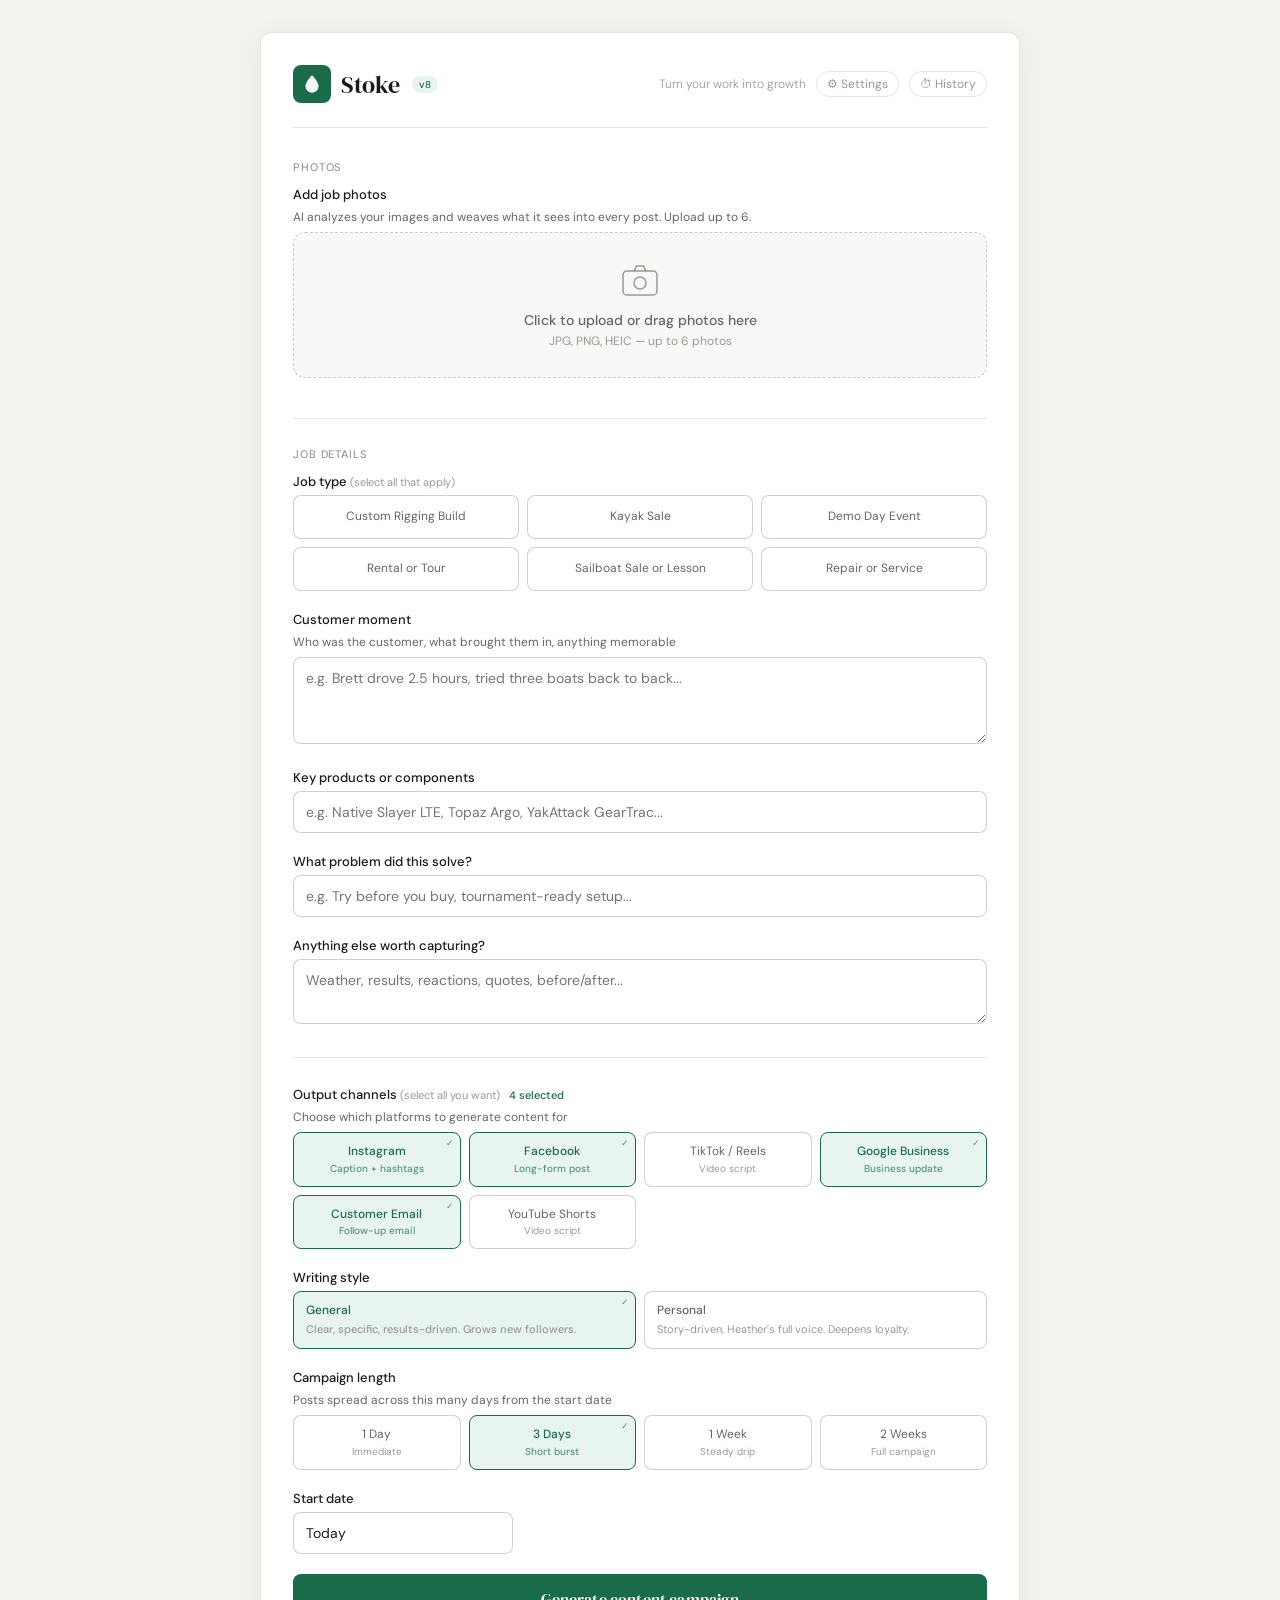
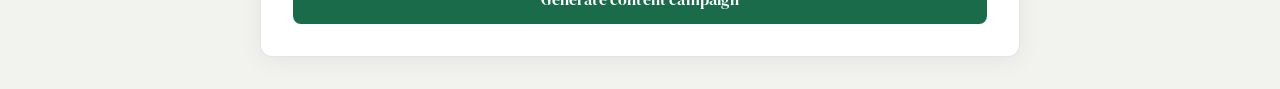
==== index.html @ ef38a6d1 "v8.4  D1 API layer, auth state, settings/campaigns sync to backend" ====
<!DOCTYPE html>
<html lang="en">
<head>
<meta charset="UTF-8">
<meta name="viewport" content="width=device-width, initial-scale=1.0">
<title>Stoke — Turn your work into growth</title>
<link rel="preconnect" href="https://fonts.googleapis.com">
<link rel="preconnect" href="https://fonts.gstatic.com" crossorigin>
<link href="https://fonts.googleapis.com/css2?family=DM+Serif+Display:ital@0;1&family=DM+Sans:wght@300;400;500&display=swap" rel="stylesheet">
<link rel="stylesheet" href="css/stoke.css">
<style>
/* ── v8.2 additions ── */
.stream-status {
  display:none;
  align-items:center;
  gap:8px;
  padding:10px 14px;
  background:var(--green-light);
  border:0.5px solid var(--green);
  border-radius:var(--radius);
  font-size:12px;
  color:var(--green);
  font-weight:500;
  margin-bottom:1rem;
  animation: pulse-border 2s infinite;
}
@keyframes pulse-border {
  0%,100% { border-color: var(--green); }
  50%      { border-color: transparent; }
}
.photo-label {
  position:absolute;
  bottom:0; left:0; right:0;
  background:rgba(0,0,0,0.55);
  color:#fff;
  font-size:9px;
  font-weight:500;
  text-align:center;
  padding:2px 0;
  border-radius:0 0 var(--radius) var(--radius);
}
.photo-strip-item {
  display:flex;
  flex-direction:column;
  align-items:center;
  gap:2px;
  cursor:pointer;
}
.photo-strip-item.featured .photo-strip-thumb { border:2.5px solid var(--green); }
.photo-strip-label {
  font-size:9px;
  color:var(--text-3);
  font-weight:500;
}
.photo-strip-item.featured .photo-strip-label { color:var(--green); }
.featured-photo-label {
  font-size:11px;
  color:var(--text-3);
  padding:4px 14px 6px;
  font-style:italic;
}
.cal-cell.drag-over {
  border-color:var(--green) !important;
  background:var(--green-light) !important;
  box-shadow:0 0 0 2px rgba(26,107,74,0.2);
}
.day-section[draggable="true"] .day-badge { cursor:grab; }
.day-section[draggable="true"] .day-badge::before { content:'⠿ '; opacity:0.4; font-size:12px; }
.content-card.dragging { opacity:0.4; transform:scale(0.98); }
.day-section.drop-target { outline:2px dashed var(--green); outline-offset:4px; border-radius:var(--radius); background:var(--green-light); }
.drag-card-handle { color:var(--text-3); cursor:grab; font-size:14px; margin-right:4px; flex-shrink:0; }
.drag-card-handle:hover { color:var(--green); }
</style>
</head>
<body>
<div class="app">

  <!-- ── HEADER ─────────────────────────────────────────── -->
  <div class="header">
    <div class="logo" aria-hidden="true">
      <svg viewBox="0 0 20 20" fill="none" width="22" height="22">
        <path d="M10 2C10 2 4 8 4 12a6 6 0 0012 0c0-4-6-10-6-10z" fill="white" opacity=".95"/>
        <path d="M10 8c0 0-2 3-2 5a2 2 0 004 0c0-2-2-5-2-5z" fill="white" opacity=".45"/>
      </svg>
    </div>
    <span class="wordmark">Stoke</span>
    <span class="version-badge">v8</span>
    <span class="tagline">Turn your work into growth</span>
    <a href="settings.html" style="font-size:12px;color:var(--text-3);text-decoration:none;padding:4px 10px;border:0.5px solid var(--border);border-radius:20px;transition:all .15s" onmouseover="this.style.color='var(--green)';this.style.borderColor='var(--green)'" onmouseout="this.style.color='var(--text-3)';this.style.borderColor='var(--border)'">⚙ Settings</a>
    <button onclick="openHistory()" style="font-size:12px;color:var(--text-3);background:none;padding:4px 10px;border:0.5px solid var(--border);border-radius:20px;cursor:pointer;font-family:var(--font-body);transition:all .15s;display:inline-flex;align-items:center;gap:5px" onmouseover="this.style.color='var(--green)';this.style.borderColor='var(--green)'" onmouseout="this.style.color='var(--text-3)';this.style.borderColor='var(--border)'">
      ⏱ History <span id="history-badge" style="display:none;background:var(--green);color:#fff;border-radius:20px;padding:1px 6px;font-size:10px;font-weight:600"></span>
    </button>
    <span id="auth-indicator" style="display:none;font-size:11px;color:var(--green);background:var(--green-light);padding:3px 10px;border-radius:20px;border:0.5px solid var(--green)"></span>
  </div>

  <!-- ── FORM ───────────────────────────────────────────── -->
  <div id="form-section">

    <!-- PHOTOS -->
    <div class="field-group">
      <span class="section-label">Photos</span>
      <label class="field-label" for="photo-input">Add job photos</label>
      <span class="field-hint">AI analyzes your images and weaves what it sees into every post. Upload up to 6.</span>
      <div class="photo-zone" id="photo-zone">
        <input type="file" id="photo-input" accept="image/jpeg,image/jpg,image/png,image/heic,image/heif,image/*"
               multiple onchange="handlePhotoSelect(event)" aria-label="Upload job photos">
        <svg style="width:40px;height:40px;color:var(--text-3);margin:0 auto 10px;display:block" viewBox="0 0 40 40" fill="none" aria-hidden="true">
          <rect x="3" y="10" width="34" height="24" rx="4" stroke="currentColor" stroke-width="1.5"/>
          <circle cx="20" cy="22" r="6" stroke="currentColor" stroke-width="1.5"/>
          <path d="M14 10l2.5-5h7l2.5 5" stroke="currentColor" stroke-width="1.5"/>
        </svg>
        <p style="font-size:14px;font-weight:500;color:var(--text-2)">Click to upload or drag photos here</p>
        <p style="font-size:12px;color:var(--text-3);margin-top:4px">JPG, PNG, HEIC — up to 6 photos</p>
      </div>
      <div class="photo-previews" id="photo-previews" role="list" aria-label="Uploaded photos"></div>
      <div id="photo-count"></div>
    </div>

    <div class="divider"></div>

    <!-- JOB TYPE -->
    <div class="field-group">
      <span class="section-label">Job details</span>
      <label class="field-label">
        Job type
        <span class="field-label-sub">(select all that apply)</span>
        <span class="selection-count" id="job-type-count"></span>
      </label>
      <!-- Populated dynamically from settings by stoke.js applySettingsToForm() -->
      <div class="toggle-grid toggle-grid-3" id="job-type-grid" role="group" aria-label="Job type"></div>
    </div>

    <div class="field-group">
      <label class="field-label" for="customer-moment">Customer moment</label>
      <span class="field-hint">Who was the customer, what brought them in, anything memorable</span>
      <textarea id="customer-moment" rows="3"
        placeholder="e.g. Brett drove 2.5 hours, tried three boats back to back..."></textarea>
    </div>

    <div class="field-group">
      <label class="field-label" for="products-used">Key products or components</label>
      <input type="text" id="products-used"
        placeholder="e.g. Native Slayer LTE, Topaz Argo, YakAttack GearTrac...">
    </div>

    <div class="field-group">
      <label class="field-label" for="problem-solved">What problem did this solve?</label>
      <input type="text" id="problem-solved"
        placeholder="e.g. Try before you buy, tournament-ready setup...">
    </div>

    <div class="field-group">
      <label class="field-label" for="extra-details">Anything else worth capturing?</label>
      <textarea id="extra-details" rows="2"
        placeholder="Weather, results, reactions, quotes, before/after..."></textarea>
    </div>

    <div class="divider"></div>

    <!-- OUTPUT CHANNELS -->
    <div class="field-group">
      <label class="field-label">
        Output channels
        <span class="field-label-sub">(select all you want)</span>
        <span class="selection-count" id="channel-count">4 selected</span>
      </label>
      <span class="field-hint">Choose which platforms to generate content for</span>
      <div class="toggle-grid toggle-grid-4" role="group" aria-label="Output channels">
        <button class="toggle-btn selected" data-channel="INSTAGRAM" onclick="toggleChannel(this)">
          Instagram<small>Caption + hashtags</small>
        </button>
        <button class="toggle-btn selected" data-channel="FACEBOOK" onclick="toggleChannel(this)">
          Facebook<small>Long-form post</small>
        </button>
        <button class="toggle-btn" data-channel="TIKTOK" onclick="toggleChannel(this)">
          TikTok / Reels<small>Video script</small>
        </button>
        <button class="toggle-btn selected" data-channel="GOOGLE" onclick="toggleChannel(this)">
          Google Business<small>Business update</small>
        </button>
        <button class="toggle-btn selected" data-channel="EMAIL" onclick="toggleChannel(this)">
          Customer Email<small>Follow-up email</small>
        </button>
        <button class="toggle-btn" data-channel="YOUTUBE" onclick="toggleChannel(this)">
          YouTube Shorts<small>Video script</small>
        </button>
      </div>
    </div>

    <!-- WRITING STYLE -->
    <div class="field-group">
      <label class="field-label">Writing style</label>
      <div class="toggle-grid toggle-grid-2" role="group" aria-label="Writing style">
        <button id="tone-general" class="toggle-btn selected" onclick="selectTone('general')"
                style="text-align:left;padding:10px 12px">
          <span style="font-weight:500;display:block;margin-bottom:2px">General</span>
          <span style="font-size:11px;color:var(--text-3)">Clear, specific, results-driven. Grows new followers.</span>
        </button>
        <button id="tone-personal" class="toggle-btn" onclick="selectTone('personal')"
                style="text-align:left;padding:10px 12px">
          <span style="font-weight:500;display:block;margin-bottom:2px">Personal</span>
          <span style="font-size:11px;color:var(--text-3)">Story-driven, Heather's full voice. Deepens loyalty.</span>
        </button>
      </div>
    </div>

    <!-- CAMPAIGN LENGTH -->
    <div class="field-group">
      <label class="field-label">Campaign length</label>
      <span class="field-hint">Posts spread across this many days from the start date</span>
      <div class="toggle-grid toggle-grid-4" role="group" aria-label="Campaign length">
        <button class="toggle-btn" data-days="1"  onclick="selectCampaignLength(this)">
          1 Day<small>Immediate</small>
        </button>
        <button class="toggle-btn selected" data-days="3" onclick="selectCampaignLength(this)">
          3 Days<small>Short burst</small>
        </button>
        <button class="toggle-btn" data-days="7"  onclick="selectCampaignLength(this)">
          1 Week<small>Steady drip</small>
        </button>
        <button class="toggle-btn" data-days="14" onclick="selectCampaignLength(this)">
          2 Weeks<small>Full campaign</small>
        </button>
      </div>
    </div>

    <div class="field-group">
      <label class="field-label" for="start-date">Start date</label>
      <input type="text" id="start-date" value="Today"
             style="max-width:220px" placeholder="e.g. Today, Monday, March 24...">
    </div>

    <button class="generate-btn" id="generate-btn"
            onclick="event.preventDefault(); generateContent()">
      <span id="btn-label">Generate content campaign</span>
      <span class="photo-pill" id="photo-indicator" style="display:none" aria-live="polite"></span>
    </button>

    <div class="error-msg" id="error-msg" role="alert" aria-live="assertive"></div>
  </div><!-- /form-section -->

  <!-- ── LOADING ─────────────────────────────────────────── -->
  <div class="loading-state" id="loading-state" role="status" aria-live="polite">
    <div class="loading-photo-strip" id="loading-photo-strip"></div>
    <div class="loading-dots" aria-hidden="true">
      <div class="loading-dot"></div>
      <div class="loading-dot"></div>
      <div class="loading-dot"></div>
    </div>
    <p class="loading-text" id="loading-text">Building your campaign...</p>
    <div class="skeleton-grid">
      <div class="skeleton-card"></div>
      <div class="skeleton-card" style="height:60px;opacity:.7"></div>
      <div class="skeleton-card" style="height:60px;opacity:.4"></div>
    </div>
  </div>

  <!-- ── RESULTS ─────────────────────────────────────────── -->
  <div class="results-section" id="results-section">

    <div class="results-header">
      <span class="results-title">Your content campaign</span>
      <button class="reset-btn" onclick="resetForm()">New job</button>
    </div>
    <p class="results-subtitle" id="results-subtitle"></p>

    <!-- Calendar -->
    <div class="calendar-wrap" id="calendar-wrap">
      <div class="cal-header" id="cal-header" aria-hidden="true"></div>
      <div class="calendar-grid" id="calendar-grid" role="grid" aria-label="Campaign calendar"></div>
      <p class="cal-hint">Click a highlighted day to view its posts</p>
    </div>

    <!-- Streaming status -->
    <div class="stream-status" id="stream-status">✦ Writing your campaign...</div>

    <!-- Post list -->
    <div class="campaign-nav">
      <span class="campaign-count" id="campaign-count" aria-live="polite"></span>
      <button class="bulk-approve-btn" onclick="approveAll()">Approve all</button>
    </div>
    <div id="posts-list"></div>

  </div><!-- /results-section -->

</div><!-- /app -->

<!-- ── HISTORY PANEL ──────────────────────────────────── -->
<div id="history-overlay" style="display:none;position:fixed;inset:0;background:rgba(0,0,0,0.3);z-index:100"></div>
<div id="history-panel" class="history-panel-el">
  <div style="display:flex;align-items:center;justify-content:space-between;padding:1.25rem 1.25rem 1rem;border-bottom:0.5px solid var(--border);flex-shrink:0">
    <span style="font-family:var(--font-serif);font-size:18px;color:var(--text)">Campaign history</span>
    <div style="display:flex;align-items:center;gap:8px">
      <button onclick="clearHistory()" style="font-size:11px;color:var(--text-3);background:none;border:0.5px solid var(--border);border-radius:var(--radius);padding:4px 8px;cursor:pointer;font-family:var(--font-body)">Clear all</button>
      <button onclick="closeHistory()" style="font-size:18px;color:var(--text-2);background:none;border:none;cursor:pointer;line-height:1;padding:4px">&#x2715;</button>
    </div>
  </div>
  <div id="history-list" style="overflow-y:auto;flex:1;padding:0.75rem"></div>
</div>
<style>
  .history-panel-el { position:fixed;top:0;right:-380px;width:360px;max-width:95vw;height:100vh;background:var(--bg);border-left:0.5px solid var(--border);z-index:101;transition:right .25s ease;overflow:hidden;display:flex;flex-direction:column; }
  .history-panel-el.open { right: 0; }
  .history-item { padding:12px; margin-bottom:6px; background:var(--bg-2); border:0.5px solid var(--border); border-radius:var(--radius); cursor:pointer; transition:border-color .15s; }
  .history-item:hover { border-color:var(--green); }
  .history-item-header { display:flex; align-items:flex-start; justify-content:space-between; gap:8px; margin-bottom:3px; }
  .history-job { font-size:13px; font-weight:500; color:var(--text); }
  .history-date { font-size:10px; color:var(--text-3); white-space:nowrap; margin-top:1px; }
  .history-meta { font-size:11px; color:var(--text-3); margin-bottom:4px; }
  .history-preview { font-size:11px; color:var(--text-2); line-height:1.4; margin-bottom:5px; font-style:italic; }
  .history-channels { display:flex; gap:4px; flex-wrap:wrap; }
  .history-ch-dot { width:8px; height:8px; border-radius:50%; display:inline-block; }
</style>

<!-- Load prompts first (provides window.StokePrompts), then app logic -->
<script src="js/prompts.js"></script>
<script src="js/stoke.js"></script>
</body>
</html>
---- css/stoke.css ----
/**
 * stoke.css — Stoke design system
 *
 * Design decisions:
 *   - DM Serif Display / DM Sans pairing (editorial warmth, not generic SaaS)
 *   - #1a6b4a green — outdoor, trustworthy, not corporate
 *   - CSS variables for full dark mode support
 *   - Minimum 44px touch targets (Apple HIG compliance)
 *   - Skeleton loading states (not just spinners)
 */

/* ── RESET & VARIABLES ──────────────────────────────────────── */
*, *::before, *::after { box-sizing: border-box; margin: 0; padding: 0; }

:root {
  --bg:          #ffffff;
  --bg-2:        #f8f8f6;
  --bg-3:        #f2f2ef;
  --text:        #1a1a18;
  --text-2:      #666662;
  --text-3:      #999994;
  --border:      rgba(0, 0, 0, 0.10);
  --border-2:    rgba(0, 0, 0, 0.18);
  --green:       #1a6b4a;
  --green-light: #e8f5ef;
  --green-mid:   #0f4a32;
  --radius:      8px;
  --radius-lg:   12px;
  --font-body:   'DM Sans', sans-serif;
  --font-serif:  'DM Serif Display', serif;
}

@media (prefers-color-scheme: dark) {
  :root {
    --bg:          #1a1a18;
    --bg-2:        #222220;
    --bg-3:        #2a2a27;
    --text:        #f0f0ec;
    --text-2:      #a0a09a;
    --text-3:      #666660;
    --border:      rgba(255, 255, 255, 0.10);
    --border-2:    rgba(255, 255, 255, 0.18);
    --green-light: #0d3320;
  }
}

/* ── BASE ───────────────────────────────────────────────────── */
body {
  font-family: var(--font-body);
  background: var(--bg-3);
  color: var(--text);
  min-height: 100vh;
  padding: 2rem 1rem;
  -webkit-font-smoothing: antialiased;
}

/* ── LAYOUT ─────────────────────────────────────────────────── */
.app {
  max-width: 760px;
  margin: 0 auto;
  background: var(--bg);
  border-radius: var(--radius-lg);
  border: 0.5px solid var(--border);
  padding: 2rem;
  box-shadow: 0 4px 24px rgba(0, 0, 0, 0.06);
}

/* ── HEADER ─────────────────────────────────────────────────── */
.header {
  display: flex;
  align-items: center;
  gap: 10px;
  margin-bottom: 2rem;
  padding-bottom: 1.5rem;
  border-bottom: 0.5px solid var(--border);
}
.logo {
  width: 38px; height: 38px;
  background: var(--green);
  border-radius: var(--radius);
  display: flex; align-items: center; justify-content: center;
  flex-shrink: 0;
}
.wordmark {
  font-family: var(--font-serif);
  font-size: 24px;
  color: var(--text);
  letter-spacing: -0.5px;
}
.version-badge {
  font-size: 10px; font-weight: 500;
  color: var(--green);
  background: var(--green-light);
  padding: 2px 7px;
  border-radius: 20px;
  margin-left: 2px;
}
.tagline {
  font-size: 12px; color: var(--text-3);
  margin-left: auto; font-weight: 300;
}

/* ── FORM ELEMENTS ──────────────────────────────────────────── */
.section-label {
  font-size: 11px; font-weight: 500;
  letter-spacing: 0.08em;
  text-transform: uppercase;
  color: var(--text-3);
  margin-bottom: 0.75rem;
  display: block;
}
.field-group { margin-bottom: 1.25rem; }
.field-label {
  font-size: 13px; font-weight: 500;
  color: var(--text);
  margin-bottom: 5px;
  display: block;
}
.field-label-sub {
  font-size: 11px; color: var(--text-3); font-weight: 400;
}
.field-hint {
  font-size: 12px; color: var(--text-2);
  margin-bottom: 6px; display: block; line-height: 1.5;
}
.selection-count {
  font-size: 11px; color: var(--green);
  margin-left: 6px; font-weight: 500;
}
input[type=text], textarea {
  width: 100%;
  padding: 9px 12px;
  font-size: 14px; font-family: var(--font-body);
  border: 0.5px solid var(--border-2);
  border-radius: var(--radius);
  background: var(--bg); color: var(--text);
  outline: none;
  transition: border-color 0.15s, box-shadow 0.15s;
  line-height: 1.6;
}
input[type=text]:focus, textarea:focus {
  border-color: var(--green);
  box-shadow: 0 0 0 3px rgba(26, 107, 74, 0.1);
}
textarea { resize: vertical; }

/* ── TOGGLE BUTTONS (job type, channels, campaign length) ───── */
/* Minimum 44px height for touch target compliance */
.toggle-grid { display: grid; gap: 8px; }
.toggle-grid-2 { grid-template-columns: 1fr 1fr; }
.toggle-grid-3 { grid-template-columns: repeat(3, 1fr); }
.toggle-grid-4 { grid-template-columns: repeat(4, 1fr); }

.toggle-btn {
  min-height: 44px;
  padding: 10px 8px;
  font-size: 12px; font-family: var(--font-body); font-weight: 400;
  border: 0.5px solid var(--border-2);
  border-radius: var(--radius);
  background: var(--bg); color: var(--text-2);
  cursor: pointer;
  transition: all 0.15s;
  text-align: center; line-height: 1.4;
  position: relative;
}
.toggle-btn:hover { border-color: var(--green); color: var(--green); }
.toggle-btn.selected {
  background: var(--green-light);
  border-color: var(--green);
  color: var(--green);
  font-weight: 500;
}
/* Checkmark indicator on selected state */
.toggle-btn.selected::after {
  content: '✓';
  position: absolute;
  top: 4px; right: 6px;
  font-size: 9px;
  color: var(--green);
  opacity: 0.7;
}
.toggle-btn small {
  display: block; font-size: 10px;
  color: var(--text-3); margin-top: 2px;
}
.toggle-btn.selected small { color: var(--green); opacity: 0.7; }
.toggle-btn[style*="text-align:left"] { padding: 10px 12px; }

/* ── PHOTO ZONE ─────────────────────────────────────────────── */
.photo-zone {
  border: 1.5px dashed var(--border-2);
  border-radius: var(--radius-lg);
  padding: 1.75rem 1rem;
  text-align: center;
  cursor: pointer;
  transition: all 0.2s;
  position: relative;
  background: var(--bg-2);
}
.photo-zone:hover, .photo-zone.drag-over {
  border-color: var(--green);
  background: var(--green-light);
}
.photo-zone.has-photos { border-style: solid; border-color: var(--green); }
.photo-zone input[type=file] {
  position: absolute; inset: 0;
  opacity: 0; cursor: pointer;
  width: 100%; height: 100%;
}
.photo-previews {
  display: grid;
  grid-template-columns: repeat(auto-fill, minmax(72px, 1fr));
  gap: 8px; margin-top: 12px;
}
.photo-thumb {
  position: relative; aspect-ratio: 1;
  border-radius: var(--radius);
  overflow: hidden; border: 0.5px solid var(--border);
}
.photo-thumb img { width: 100%; height: 100%; object-fit: cover; display: block; }
.remove-photo {
  position: absolute; top: 3px; right: 3px;
  width: 22px; height: 22px;
  background: rgba(0, 0, 0, 0.65);
  border-radius: 50%;
  display: flex; align-items: center; justify-content: center;
  cursor: pointer; color: #fff; border: none;
  font-size: 12px; font-family: inherit;
}
.photo-count-badge {
  display: inline-flex; align-items: center; gap: 5px;
  font-size: 12px; font-weight: 500;
  color: var(--green); background: var(--green-light);
  padding: 4px 10px; border-radius: 20px; margin-top: 10px;
}

/* ── DIVIDER ─────────────────────────────────────────────────── */
.divider { height: 0.5px; background: var(--border); margin: 1.75rem 0; }

/* ── GENERATE BUTTON ─────────────────────────────────────────── */
.generate-btn {
  width: 100%; padding: 14px;
  font-size: 16px; font-family: var(--font-serif); font-weight: 400;
  background: var(--green); color: #fff;
  border: none; border-radius: var(--radius);
  cursor: pointer; transition: all 0.2s;
  letter-spacing: 0.01em;
  display: flex; align-items: center; justify-content: center; gap: 8px;
}
.generate-btn:hover { background: var(--green-mid); }
.generate-btn:active { transform: scale(0.99); }
.generate-btn:disabled { opacity: 0.5; cursor: not-allowed; transform: none; }
.photo-pill {
  font-size: 12px;
  background: rgba(255, 255, 255, 0.2);
  padding: 2px 8px; border-radius: 20px;
}

/* ── LOADING STATE ───────────────────────────────────────────── */
.loading-state { display: none; text-align: center; padding: 3rem 0; }
.loading-photo-strip {
  display: flex; justify-content: center;
  gap: 6px; margin-bottom: 16px; flex-wrap: wrap;
}
.loading-thumb {
  width: 48px; height: 48px;
  border-radius: var(--radius);
  object-fit: cover; opacity: 0.7;
  border: 0.5px solid var(--border);
}
/* Skeleton cards shown during loading */
.skeleton-grid {
  display: flex; flex-direction: column; gap: 8px;
  margin-top: 1rem;
}
.skeleton-card {
  height: 80px;
  border-radius: var(--radius-lg);
  background: linear-gradient(90deg, var(--bg-2) 25%, var(--bg-3) 50%, var(--bg-2) 75%);
  background-size: 200% 100%;
  animation: shimmer 1.5s infinite;
  border: 0.5px solid var(--border);
}
@keyframes shimmer {
  0%   { background-position: 200% 0; }
  100% { background-position: -200% 0; }
}
.loading-dots { display: flex; justify-content: center; gap: 7px; margin-bottom: 14px; }
.loading-dot {
  width: 9px; height: 9px;
  background: var(--green);
  border-radius: 50%;
  animation: pulse 1.4s infinite ease-in-out;
}
.loading-dot:nth-child(2) { animation-delay: 0.2s; }
.loading-dot:nth-child(3) { animation-delay: 0.4s; }
@keyframes pulse {
  0%, 80%, 100% { transform: scale(0.55); opacity: 0.35; }
  40%           { transform: scale(1);    opacity: 1;    }
}
.loading-text { font-size: 13px; color: var(--text-2); }

/* ── ERROR ───────────────────────────────────────────────────── */
.error-msg {
  display: none;
  padding: 12px 14px;
  background: #fdf0f0;
  border: 0.5px solid #e8b4b4;
  border-radius: var(--radius);
  font-size: 13px; color: #c0392b;
  margin-top: 1rem;
  line-height: 1.5;
}
@media (prefers-color-scheme: dark) {
  .error-msg { background: #2d1a1a; border-color: #6b3333; color: #e88; }
}

/* ── RESULTS HEADER ──────────────────────────────────────────── */
.results-section { display: none; }
.results-header {
  display: flex; align-items: center;
  justify-content: space-between;
  margin-bottom: 0.5rem;
}
.results-title { font-family: var(--font-serif); font-size: 20px; color: var(--text); }
.results-subtitle { font-size: 13px; color: var(--text-2); margin-bottom: 1.5rem; }
.reset-btn {
  font-size: 12px; color: var(--text-2);
  background: none;
  border: 0.5px solid var(--border-2);
  border-radius: var(--radius);
  padding: 6px 12px; cursor: pointer;
  font-family: var(--font-body);
  min-height: 36px;
}
.reset-btn:hover { border-color: var(--green); color: var(--green); }

/* ── CALENDAR ────────────────────────────────────────────────── */
.calendar-wrap { margin-bottom: 1.5rem; }
.cal-header {
  display: grid; grid-template-columns: repeat(7, 1fr);
  gap: 4px; margin-bottom: 4px;
}
.cal-day-name {
  font-size: 10px; font-weight: 500;
  color: var(--text-3); text-align: center; padding: 2px 0;
}
.calendar-grid {
  display: grid; grid-template-columns: repeat(7, 1fr);
  gap: 4px; margin-bottom: 0.75rem;
}
.cal-cell {
  border-radius: 6px; min-height: 64px;
  padding: 5px; border: 0.5px solid var(--border);
  background: var(--bg-2); cursor: default;
  transition: all 0.15s;
}
.cal-cell.cal-pad { opacity: 0.25; pointer-events: none; }
.cal-cell.has-posts {
  background: var(--bg);
  border-color: var(--border-2);
  cursor: pointer;
}
.cal-cell.has-posts:hover {
  border-color: var(--green);
  background: var(--green-light);
}
.cal-date { font-size: 11px; font-weight: 500; color: var(--text-3); margin-bottom: 3px; }
.cal-cell.has-posts .cal-date { color: var(--text); }
.cal-dots { display: flex; flex-wrap: wrap; gap: 2px; margin-top: 2px; }
.cal-dot { width: 8px; height: 8px; border-radius: 50%; flex-shrink: 0; }
.cal-post-count {
  font-size: 9px; color: var(--green);
  font-weight: 500; margin-top: 3px;
}
.cal-hint { font-size: 11px; color: var(--text-3); margin-bottom: 1rem; }

/* ── CAMPAIGN NAV ────────────────────────────────────────────── */
.campaign-nav {
  display: flex; align-items: center;
  justify-content: space-between;
  margin-bottom: 1rem;
}
.campaign-count { font-size: 13px; color: var(--text-2); }
.bulk-approve-btn {
  font-size: 12px; font-weight: 500;
  color: var(--green); background: var(--green-light);
  border: none; border-radius: var(--radius);
  padding: 8px 14px; cursor: pointer;
  font-family: var(--font-body);
  min-height: 36px;
}

/* ── DAY SECTION ─────────────────────────────────────────────── */
.day-section { margin-bottom: 1.5rem; transition: opacity 0.3s; }
.day-header {
  display: flex; align-items: center;
  gap: 10px; margin-bottom: 10px;
}
.day-badge {
  font-size: 12px; font-weight: 500;
  color: var(--text-2); background: var(--bg-2);
  padding: 4px 12px; border-radius: 20px;
  border: 0.5px solid var(--border);
  white-space: nowrap;
}
.day-line { flex: 1; height: 0.5px; background: var(--border); }

/* ── CONTENT CARD ────────────────────────────────────────────── */
.content-card {
  border: 0.5px solid var(--border);
  border-radius: var(--radius-lg);
  margin-bottom: 8px; overflow: hidden;
  background: var(--bg); transition: opacity 0.2s, border-color 0.2s;
}
.content-card.approved { border-color: var(--green); }
.content-card.discarded { opacity: 0.2; pointer-events: none; }

.card-header {
  display: flex; align-items: center;
  justify-content: space-between;
  padding: 9px 14px;
  background: var(--bg-2);
  border-bottom: 0.5px solid var(--border);
}
.platform-badge {
  display: flex; align-items: center;
  gap: 7px; font-size: 12px; font-weight: 500; color: var(--text);
}
.platform-dot { width: 9px; height: 9px; border-radius: 50%; flex-shrink: 0; }
.card-right { display: flex; align-items: center; gap: 8px; }
.angle-tag {
  font-size: 10px; color: var(--text-3);
  background: var(--bg-3);
  padding: 2px 7px; border-radius: 20px;
  border: 0.5px solid var(--border);
}
.copy-btn {
  font-size: 11px; color: var(--text-2);
  background: none;
  border: 0.5px solid var(--border-2);
  border-radius: 4px; padding: 4px 9px;
  cursor: pointer; font-family: var(--font-body);
  transition: all 0.15s; min-height: 28px;
}
.copy-btn:hover, .copy-btn.copied { color: var(--green); border-color: var(--green); }

/* ── PHOTO STRIP ─────────────────────────────────────────────── */
.photo-strip {
  display: flex; gap: 6px;
  padding: 8px 14px 0;
  flex-wrap: wrap; align-items: center;
}
.photo-strip-thumb {
  width: 56px; height: 56px;   /* Minimum 44px touch target */
  border-radius: 6px; object-fit: cover;
  border: 0.5px solid var(--border);
  cursor: pointer; transition: border 0.15s;
}
.photo-strip-thumb:hover { border-color: var(--green); }
.photo-strip-thumb.featured { border: 2.5px solid var(--green); }
.photo-strip-hint { font-size: 12px; color: var(--text-3); }

.featured-wrap { padding: 8px 14px 0; }
.featured-wrap img {
  width: 100%; height: 220px;
  object-fit: cover; object-position: center;
  border-radius: 8px;
  border: 0.5px solid var(--border);
  display: block;
}

/* ── POST CONTENT ────────────────────────────────────────────── */
.content-text {
  padding: 12px 14px;
  font-size: 14px; line-height: 1.75;
  color: var(--text);
  white-space: pre-wrap; word-wrap: break-word;
}

/* ── APPROVAL ROW ────────────────────────────────────────────── */
.approval-row {
  display: flex; gap: 8px;
  padding: 9px 14px;
  border-top: 0.5px solid var(--border);
  background: var(--bg-2);
}
.approve-btn {
  flex: 1; padding: 9px; min-height: 44px;
  font-size: 12px; font-family: var(--font-body); font-weight: 500;
  background: var(--green); color: #fff;
  border: none; border-radius: var(--radius); cursor: pointer;
  transition: background 0.15s;
}
.approve-btn:hover { background: var(--green-mid); }
.edit-btn {
  flex: 1; padding: 9px; min-height: 44px;
  font-size: 12px; font-family: var(--font-body);
  background: none; color: var(--text-2);
  border: 0.5px solid var(--border-2);
  border-radius: var(--radius); cursor: pointer;
}
.discard-btn {
  padding: 9px 14px; min-height: 44px;
  font-size: 12px; font-family: var(--font-body);
  background: none; color: var(--text-3);
  border: 0.5px solid var(--border);
  border-radius: var(--radius); cursor: pointer;
}
.approved-badge {
  display: inline-flex; align-items: center; gap: 5px;
  font-size: 12px; font-weight: 500;
  color: var(--green); background: var(--green-light);
  padding: 4px 10px; border-radius: 4px;
}

/* ── v8.3 ADDITIONS ───────────────────────────────────────────── */

/* Photo display fix — show full photo, no cropping */
.featured-wrap img {
  width: 100%; max-height: 360px; height: auto;
  object-fit: contain; object-position: center top;
  background: var(--bg-2);
  border-radius: 8px;
  border: 0.5px solid var(--border);
  display: block;
}

/* Regenerate button */
.regen-btn {
  font-size: 15px; color: var(--text-3); background: none;
  border: 0.5px solid var(--border); border-radius: 6px;
  width: 28px; height: 28px; cursor: pointer;
  display: inline-flex; align-items: center; justify-content: center;
  transition: all 0.15s; margin-right: 4px;
}
.regen-btn:hover { color: var(--green); border-color: var(--green); }

/* Card drag handle */
.drag-card-handle { color: var(--text-3); cursor: grab; font-size: 14px; margin-right: 6px; flex-shrink: 0; line-height: 1; }
.drag-card-handle:hover { color: var(--green); }
.content-card.dragging { opacity: 0.4; transform: scale(0.98); }
.day-section.drop-target { outline: 2px dashed var(--green); outline-offset: 4px; border-radius: var(--radius); background: var(--green-light); }

/* Photo labels */
.photo-label { position: absolute; bottom: 0; left: 0; right: 0; background: rgba(0,0,0,0.55); color: #fff; font-size: 9px; font-weight: 500; text-align: center; padding: 2px 0; border-radius: 0 0 var(--radius) var(--radius); }
.photo-strip-item { display: flex; flex-direction: column; align-items: center; gap: 2px; cursor: pointer; }
.photo-strip-item.featured .photo-strip-thumb { border: 2.5px solid var(--green); }
.photo-strip-label { font-size: 9px; color: var(--text-3); font-weight: 500; }
.photo-strip-item.featured .photo-strip-label { color: var(--green); }
.featured-photo-label { font-size: 11px; color: var(--text-3); padding: 4px 14px 6px; font-style: italic; }

/* Streaming status bar */
.stream-status { display: none; align-items: center; gap: 8px; padding: 10px 14px; background: var(--green-light); border: 0.5px solid var(--green); border-radius: var(--radius); font-size: 12px; color: var(--green); font-weight: 500; margin-bottom: 1rem; animation: pulse-border 2s infinite; }
@keyframes pulse-border { 0%,100%{border-color:var(--green);}50%{border-color:transparent;} }

/* History panel */
.history-panel-el { position: fixed; top: 0; right: -380px; width: 360px; max-width: 95vw; height: 100vh; background: var(--bg); border-left: 0.5px solid var(--border); z-index: 101; transition: right .25s ease; overflow: hidden; display: flex; flex-direction: column; }
.history-panel-el.open { right: 0; }
.history-item { padding:12px; margin-bottom:6px; background:var(--bg-2); border:0.5px solid var(--border); border-radius:var(--radius); cursor:pointer; transition:border-color .15s; }
.history-item:hover { border-color:var(--green); }
.history-item-header { display:flex; align-items:flex-start; justify-content:space-between; gap:8px; margin-bottom:3px; }
.history-job { font-size:13px; font-weight:500; color:var(--text); }
.history-date { font-size:10px; color:var(--text-3); white-space:nowrap; margin-top:1px; }
.history-meta { font-size:11px; color:var(--text-3); margin-bottom:4px; }
.history-preview { font-size:11px; color:var(--text-2); line-height:1.4; margin-bottom:5px; font-style:italic; }
.history-channels { display:flex; gap:4px; flex-wrap:wrap; }
.history-ch-dot { width:8px; height:8px; border-radius:50%; display:inline-block; }

/* Calendar drag-over */
.cal-cell.drag-over { border-color:var(--green) !important; background:var(--green-light) !important; }

/* ── RESPONSIVE ──────────────────────────────────────────────── */
@media (max-width: 560px) {
  .app { padding: 1.25rem; }
  .toggle-grid-4 { grid-template-columns: repeat(2, 1fr); }
  .toggle-grid-3 { grid-template-columns: repeat(2, 1fr); }
  .results-title { font-size: 17px; }
  .cal-cell { min-height: 52px; }
  .cal-dot  { width: 6px; height: 6px; }
}
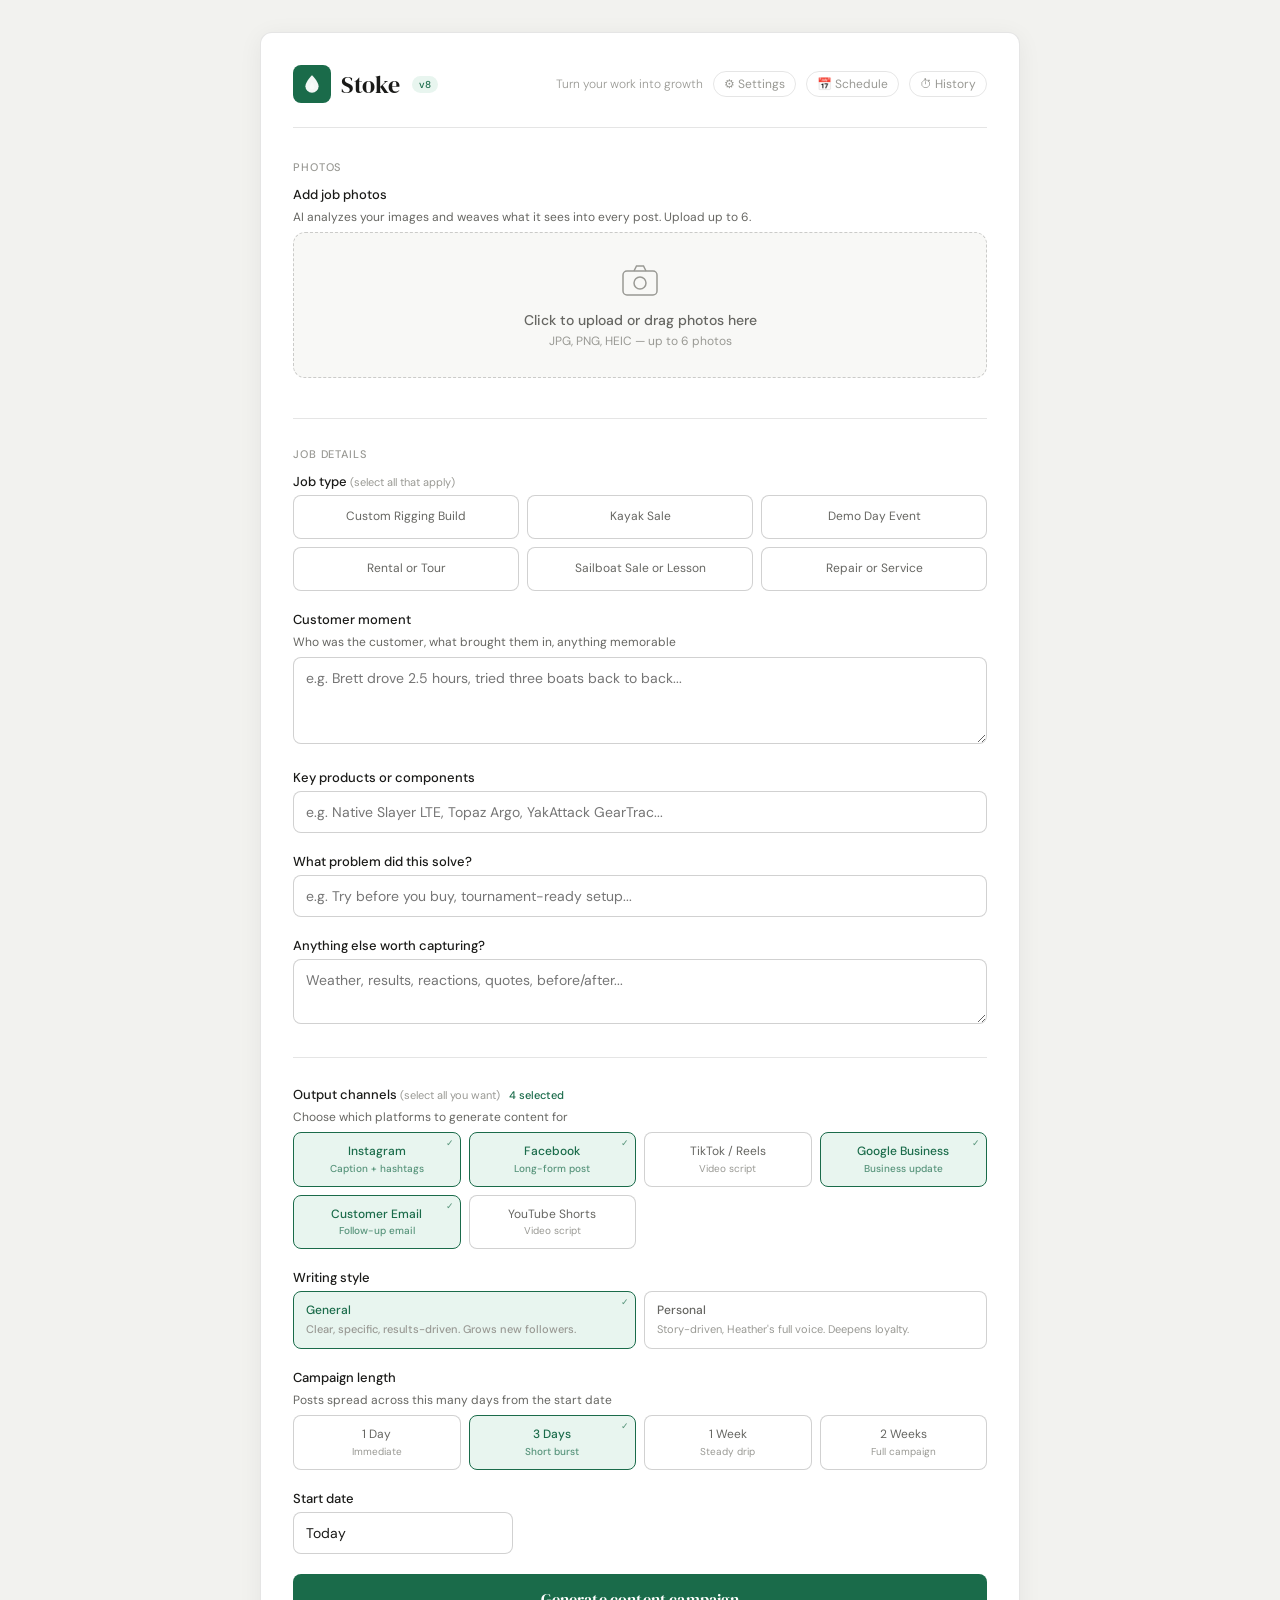
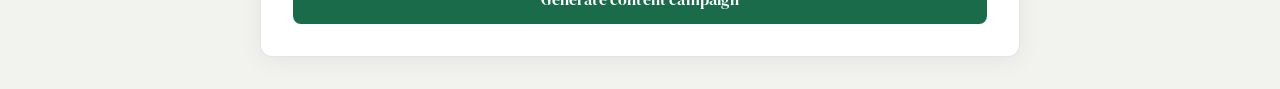
==== commit a7af97e8: "v8.4 complete  D1 wired, history from D1, settings sync, scheduler UI" ====
--- a/index.html
+++ b/index.html
@@ -87,6 +87,7 @@
     <span class="version-badge">v8</span>
     <span class="tagline">Turn your work into growth</span>
     <a href="settings.html" style="font-size:12px;color:var(--text-3);text-decoration:none;padding:4px 10px;border:0.5px solid var(--border);border-radius:20px;transition:all .15s" onmouseover="this.style.color='var(--green)';this.style.borderColor='var(--green)'" onmouseout="this.style.color='var(--text-3)';this.style.borderColor='var(--border)'">⚙ Settings</a>
+    <a href="schedule.html" style="font-size:12px;color:var(--text-3);text-decoration:none;padding:4px 10px;border:0.5px solid var(--border);border-radius:20px;transition:all .15s" onmouseover="this.style.color='var(--green)';this.style.borderColor='var(--green)'" onmouseout="this.style.color='var(--text-3)';this.style.borderColor='var(--border)'">&#128197; Schedule</a>
     <button onclick="openHistory()" style="font-size:12px;color:var(--text-3);background:none;padding:4px 10px;border:0.5px solid var(--border);border-radius:20px;cursor:pointer;font-family:var(--font-body);transition:all .15s;display:inline-flex;align-items:center;gap:5px" onmouseover="this.style.color='var(--green)';this.style.borderColor='var(--green)'" onmouseout="this.style.color='var(--text-3)';this.style.borderColor='var(--border)'">
       ⏱ History <span id="history-badge" style="display:none;background:var(--green);color:#fff;border-radius:20px;padding:1px 6px;font-size:10px;font-weight:600"></span>
     </button>
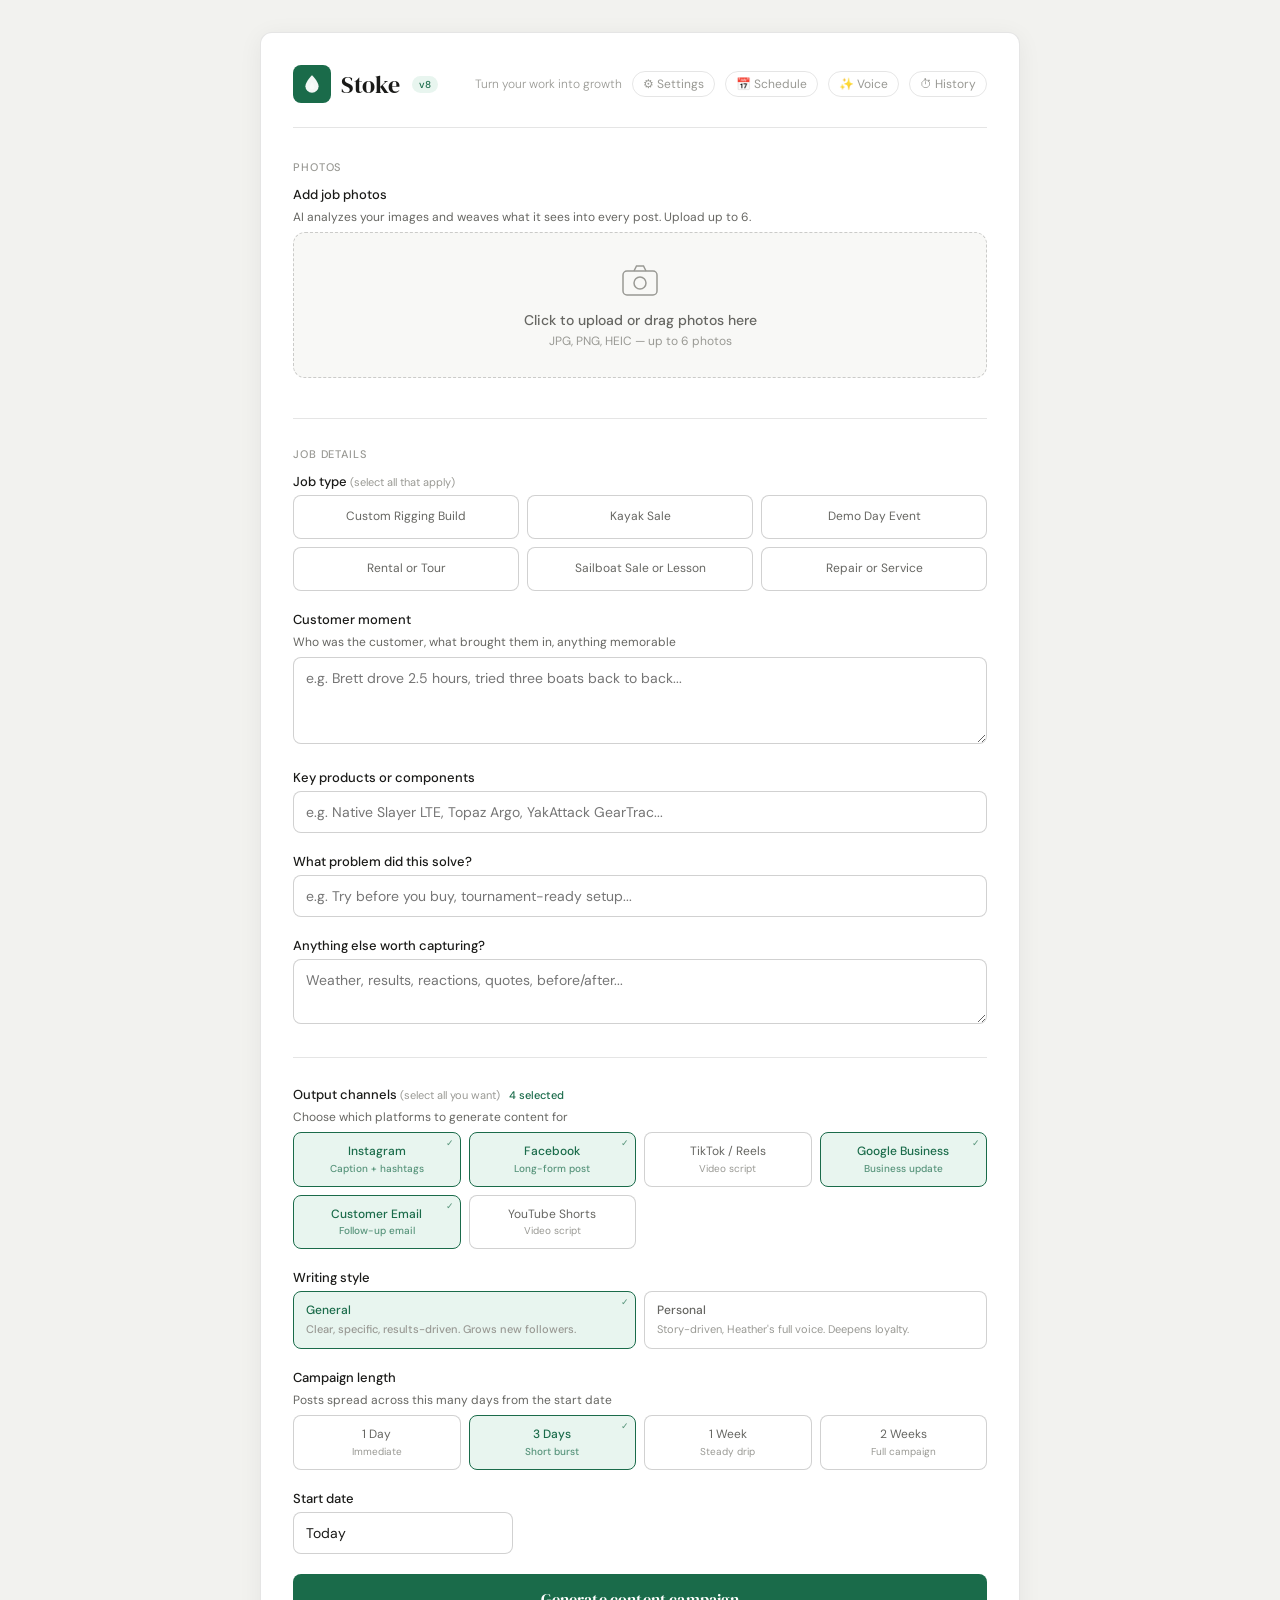
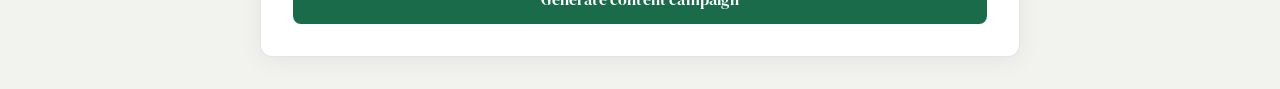
==== commit d95be5dc: "Add Voice Wizard link to header nav" ====
--- a/index.html
+++ b/index.html
@@ -88,6 +88,7 @@
     <span class="tagline">Turn your work into growth</span>
     <a href="settings.html" style="font-size:12px;color:var(--text-3);text-decoration:none;padding:4px 10px;border:0.5px solid var(--border);border-radius:20px;transition:all .15s" onmouseover="this.style.color='var(--green)';this.style.borderColor='var(--green)'" onmouseout="this.style.color='var(--text-3)';this.style.borderColor='var(--border)'">⚙ Settings</a>
     <a href="schedule.html" style="font-size:12px;color:var(--text-3);text-decoration:none;padding:4px 10px;border:0.5px solid var(--border);border-radius:20px;transition:all .15s" onmouseover="this.style.color='var(--green)';this.style.borderColor='var(--green)'" onmouseout="this.style.color='var(--text-3)';this.style.borderColor='var(--border)'">&#128197; Schedule</a>
+    <a href="voice-wizard.html" style="font-size:12px;color:var(--text-3);text-decoration:none;padding:4px 10px;border:0.5px solid var(--border);border-radius:20px;transition:all .15s" onmouseover="this.style.color='var(--green)';this.style.borderColor='var(--green)'" onmouseout="this.style.color='var(--text-3)';this.style.borderColor='var(--border)'">&#10024; Voice</a>
     <button onclick="openHistory()" style="font-size:12px;color:var(--text-3);background:none;padding:4px 10px;border:0.5px solid var(--border);border-radius:20px;cursor:pointer;font-family:var(--font-body);transition:all .15s;display:inline-flex;align-items:center;gap:5px" onmouseover="this.style.color='var(--green)';this.style.borderColor='var(--green)'" onmouseout="this.style.color='var(--text-3)';this.style.borderColor='var(--border)'">
       ⏱ History <span id="history-badge" style="display:none;background:var(--green);color:#fff;border-radius:20px;padding:1px 6px;font-size:10px;font-weight:600"></span>
     </button>
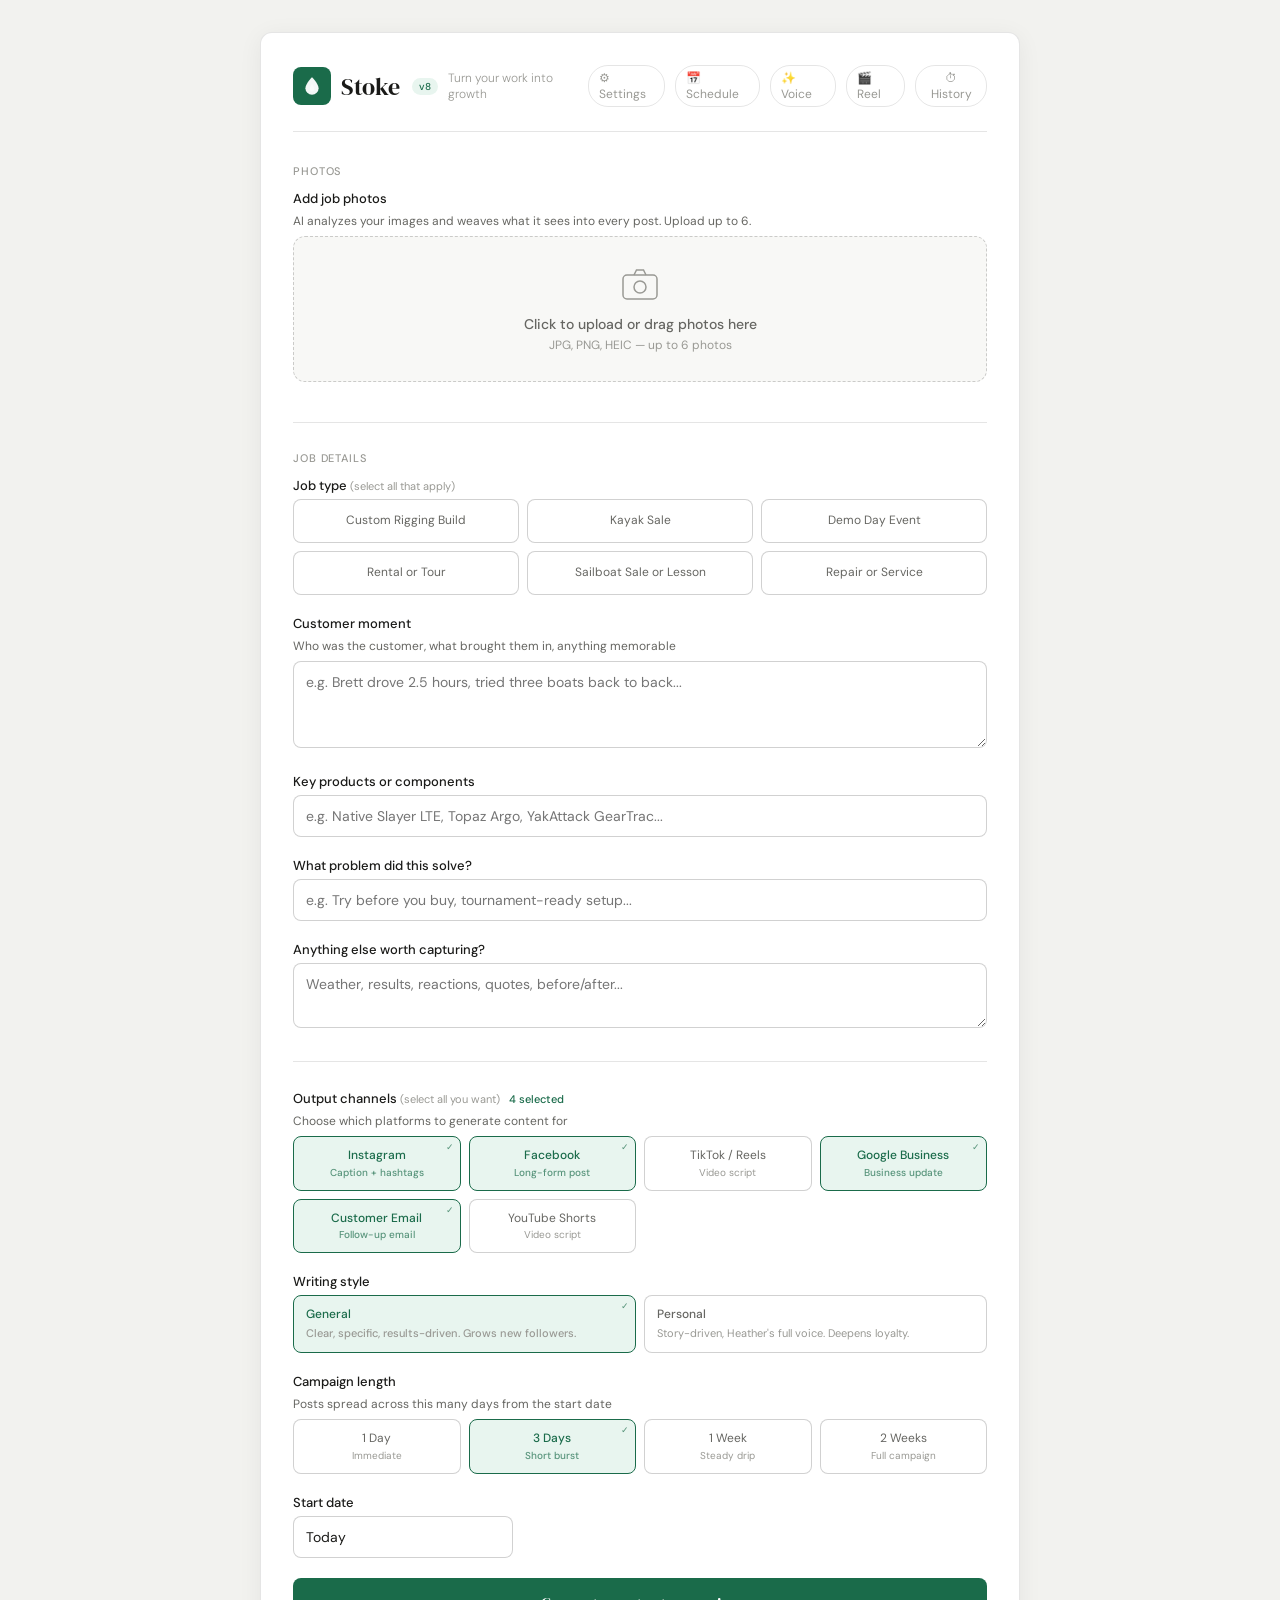
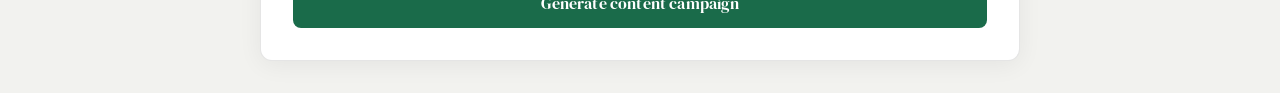
==== commit 232f962f: "Add Reel Maker  Ken Burns video generator for TikTok/Reels/Shorts" ====
--- a/index.html
+++ b/index.html
@@ -89,6 +89,7 @@
     <a href="settings.html" style="font-size:12px;color:var(--text-3);text-decoration:none;padding:4px 10px;border:0.5px solid var(--border);border-radius:20px;transition:all .15s" onmouseover="this.style.color='var(--green)';this.style.borderColor='var(--green)'" onmouseout="this.style.color='var(--text-3)';this.style.borderColor='var(--border)'">⚙ Settings</a>
     <a href="schedule.html" style="font-size:12px;color:var(--text-3);text-decoration:none;padding:4px 10px;border:0.5px solid var(--border);border-radius:20px;transition:all .15s" onmouseover="this.style.color='var(--green)';this.style.borderColor='var(--green)'" onmouseout="this.style.color='var(--text-3)';this.style.borderColor='var(--border)'">&#128197; Schedule</a>
     <a href="voice-wizard.html" style="font-size:12px;color:var(--text-3);text-decoration:none;padding:4px 10px;border:0.5px solid var(--border);border-radius:20px;transition:all .15s" onmouseover="this.style.color='var(--green)';this.style.borderColor='var(--green)'" onmouseout="this.style.color='var(--text-3)';this.style.borderColor='var(--border)'">&#10024; Voice</a>
+    <a href="reel-maker.html" style="font-size:12px;color:var(--text-3);text-decoration:none;padding:4px 10px;border:0.5px solid var(--border);border-radius:20px;transition:all .15s" onmouseover="this.style.color='var(--green)';this.style.borderColor='var(--green)'" onmouseout="this.style.color='var(--text-3)';this.style.borderColor='var(--border)'">&#127916; Reel</a>
     <button onclick="openHistory()" style="font-size:12px;color:var(--text-3);background:none;padding:4px 10px;border:0.5px solid var(--border);border-radius:20px;cursor:pointer;font-family:var(--font-body);transition:all .15s;display:inline-flex;align-items:center;gap:5px" onmouseover="this.style.color='var(--green)';this.style.borderColor='var(--green)'" onmouseout="this.style.color='var(--text-3)';this.style.borderColor='var(--border)'">
       ⏱ History <span id="history-badge" style="display:none;background:var(--green);color:#fff;border-radius:20px;padding:1px 6px;font-size:10px;font-weight:600"></span>
     </button>
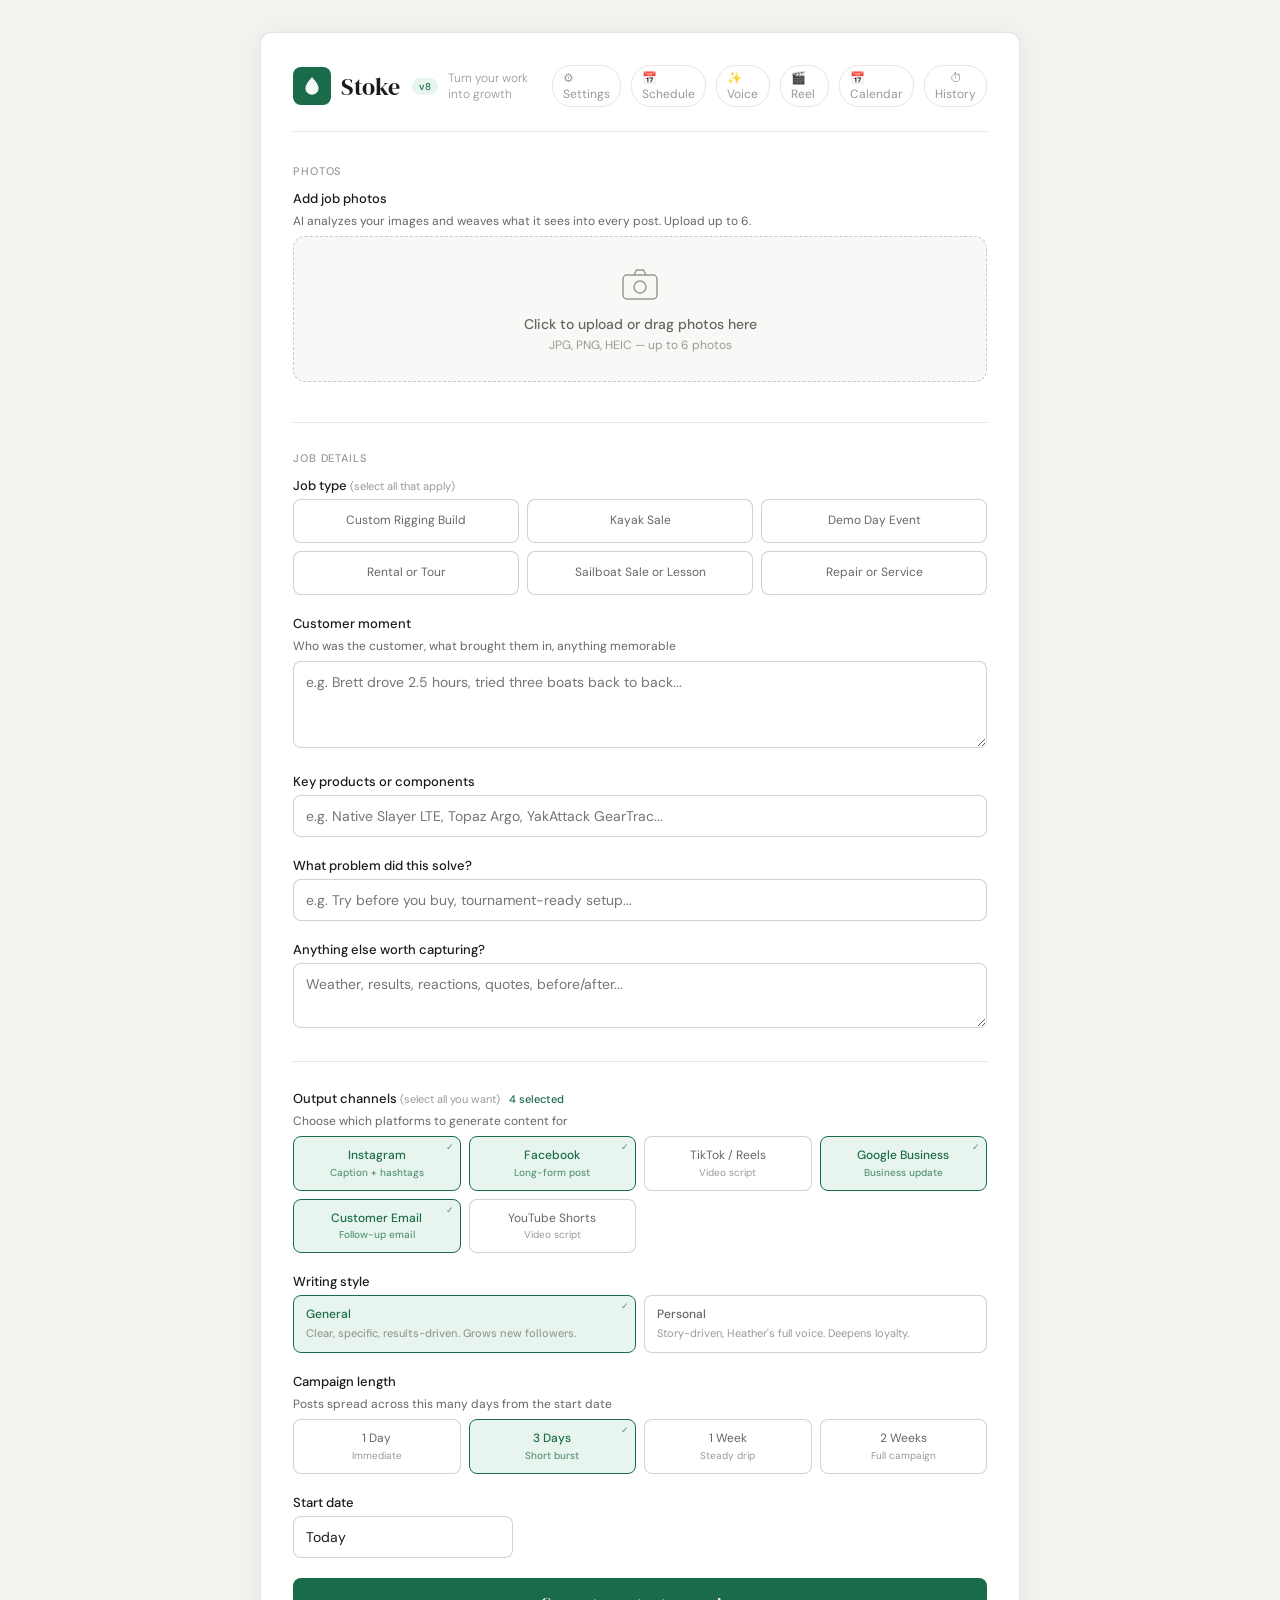
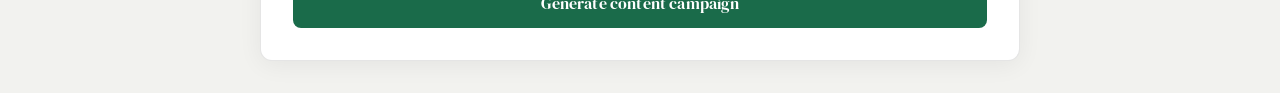
==== commit d1d7747e: "Calendar  Month/Week/Day/Agenda, AI lead parser, all event types" ====
--- a/index.html
+++ b/index.html
@@ -90,6 +90,7 @@
     <a href="schedule.html" style="font-size:12px;color:var(--text-3);text-decoration:none;padding:4px 10px;border:0.5px solid var(--border);border-radius:20px;transition:all .15s" onmouseover="this.style.color='var(--green)';this.style.borderColor='var(--green)'" onmouseout="this.style.color='var(--text-3)';this.style.borderColor='var(--border)'">&#128197; Schedule</a>
     <a href="voice-wizard.html" style="font-size:12px;color:var(--text-3);text-decoration:none;padding:4px 10px;border:0.5px solid var(--border);border-radius:20px;transition:all .15s" onmouseover="this.style.color='var(--green)';this.style.borderColor='var(--green)'" onmouseout="this.style.color='var(--text-3)';this.style.borderColor='var(--border)'">&#10024; Voice</a>
     <a href="reel-maker.html" style="font-size:12px;color:var(--text-3);text-decoration:none;padding:4px 10px;border:0.5px solid var(--border);border-radius:20px;transition:all .15s" onmouseover="this.style.color='var(--green)';this.style.borderColor='var(--green)'" onmouseout="this.style.color='var(--text-3)';this.style.borderColor='var(--border)'">&#127916; Reel</a>
+    <a href="calendar.html" style="font-size:12px;color:var(--text-3);text-decoration:none;padding:4px 10px;border:0.5px solid var(--border);border-radius:20px;transition:all .15s" onmouseover="this.style.color='var(--green)';this.style.borderColor='var(--green)'" onmouseout="this.style.color='var(--text-3)';this.style.borderColor='var(--border)'">&#128197; Calendar</a>
     <button onclick="openHistory()" style="font-size:12px;color:var(--text-3);background:none;padding:4px 10px;border:0.5px solid var(--border);border-radius:20px;cursor:pointer;font-family:var(--font-body);transition:all .15s;display:inline-flex;align-items:center;gap:5px" onmouseover="this.style.color='var(--green)';this.style.borderColor='var(--green)'" onmouseout="this.style.color='var(--text-3)';this.style.borderColor='var(--border)'">
       ⏱ History <span id="history-badge" style="display:none;background:var(--green);color:#fff;border-radius:20px;padding:1px 6px;font-size:10px;font-weight:600"></span>
     </button>
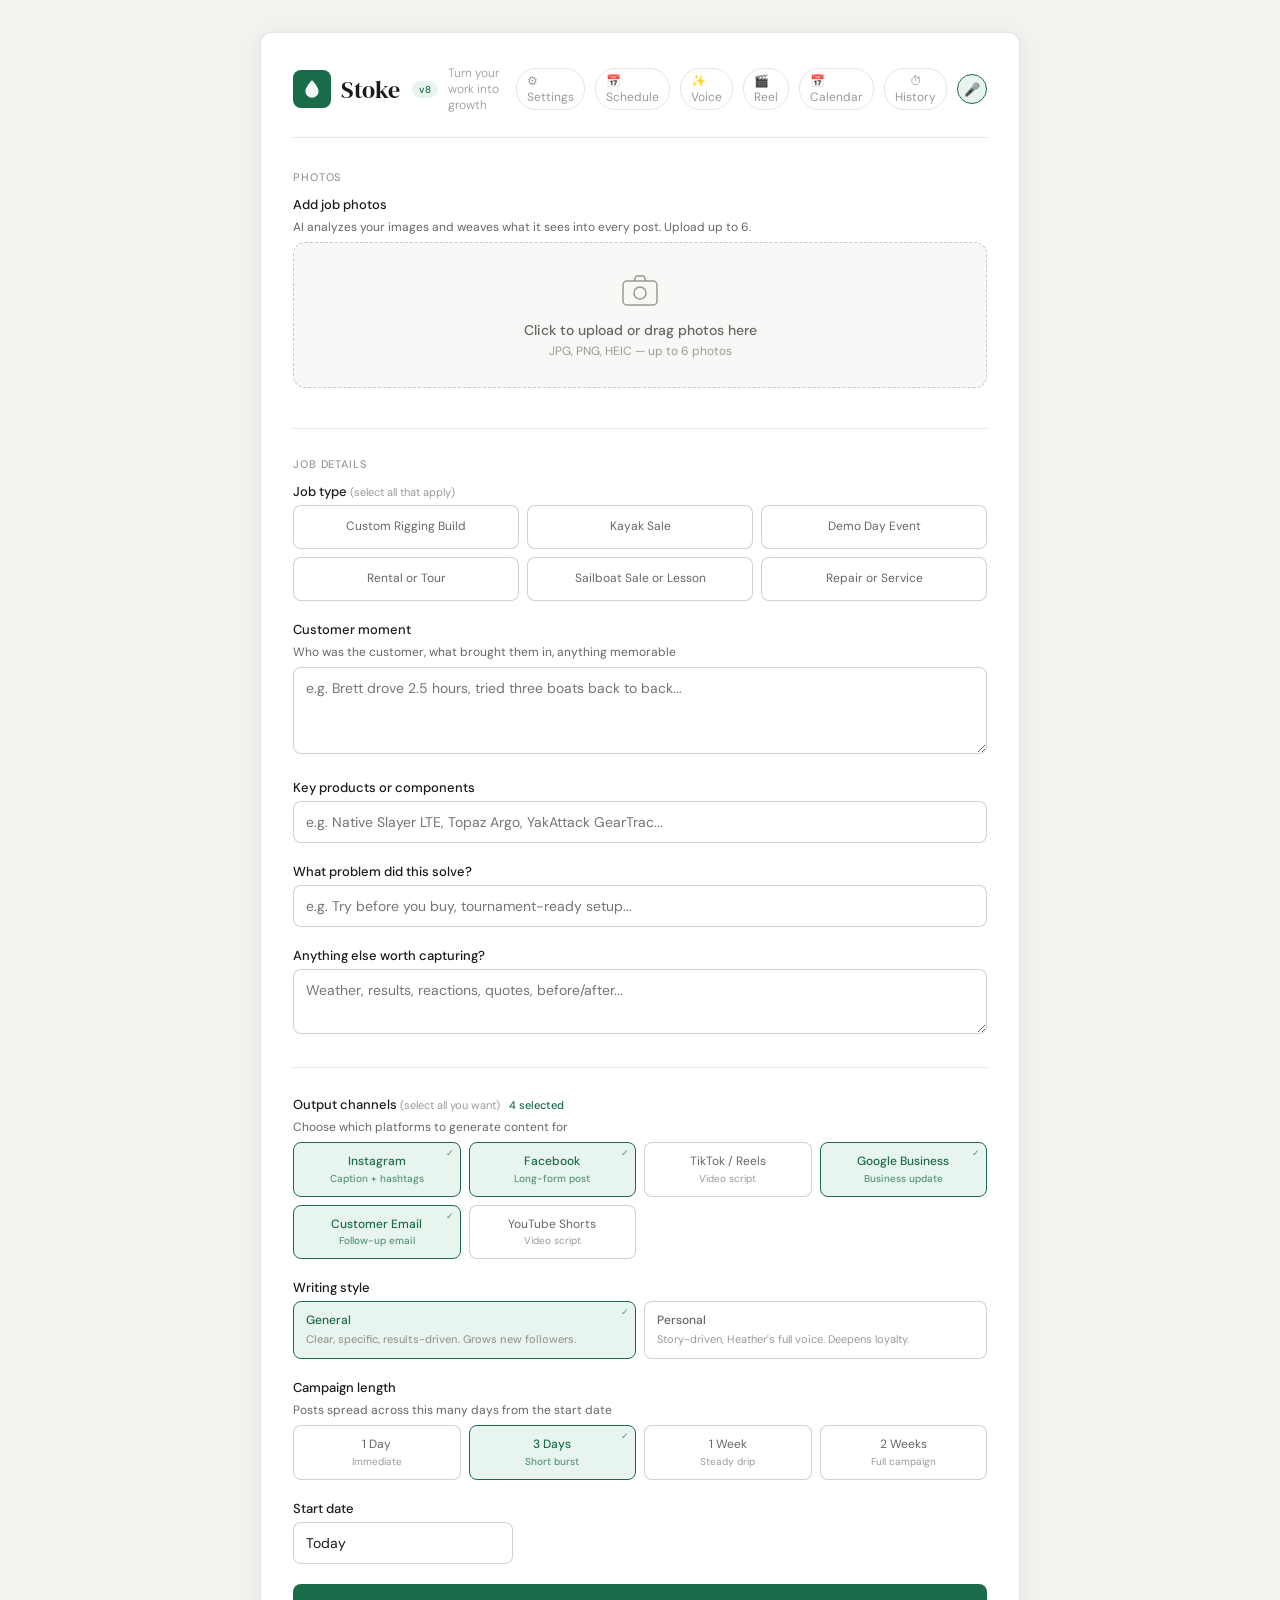
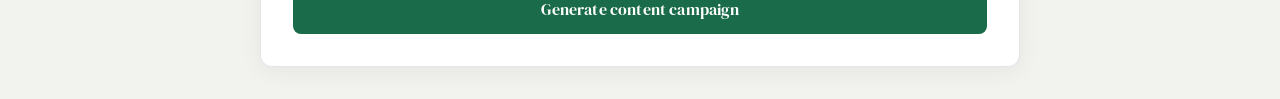
==== commit 88c4f9e1: "Voice command layer  Hey Stoke, tap-to-talk, 5 actions" ====
--- a/index.html
+++ b/index.html
@@ -1,4 +1,4 @@
-<!DOCTYPE html>
+﻿<!DOCTYPE html>
 <html lang="en">
 <head>
 <meta charset="UTF-8">
@@ -318,5 +318,6 @@
 <!-- Load prompts first (provides window.StokePrompts), then app logic -->
 <script src="js/prompts.js"></script>
 <script src="js/stoke.js"></script>
+<script src="js/voice.js"></script>
 </body>
 </html>
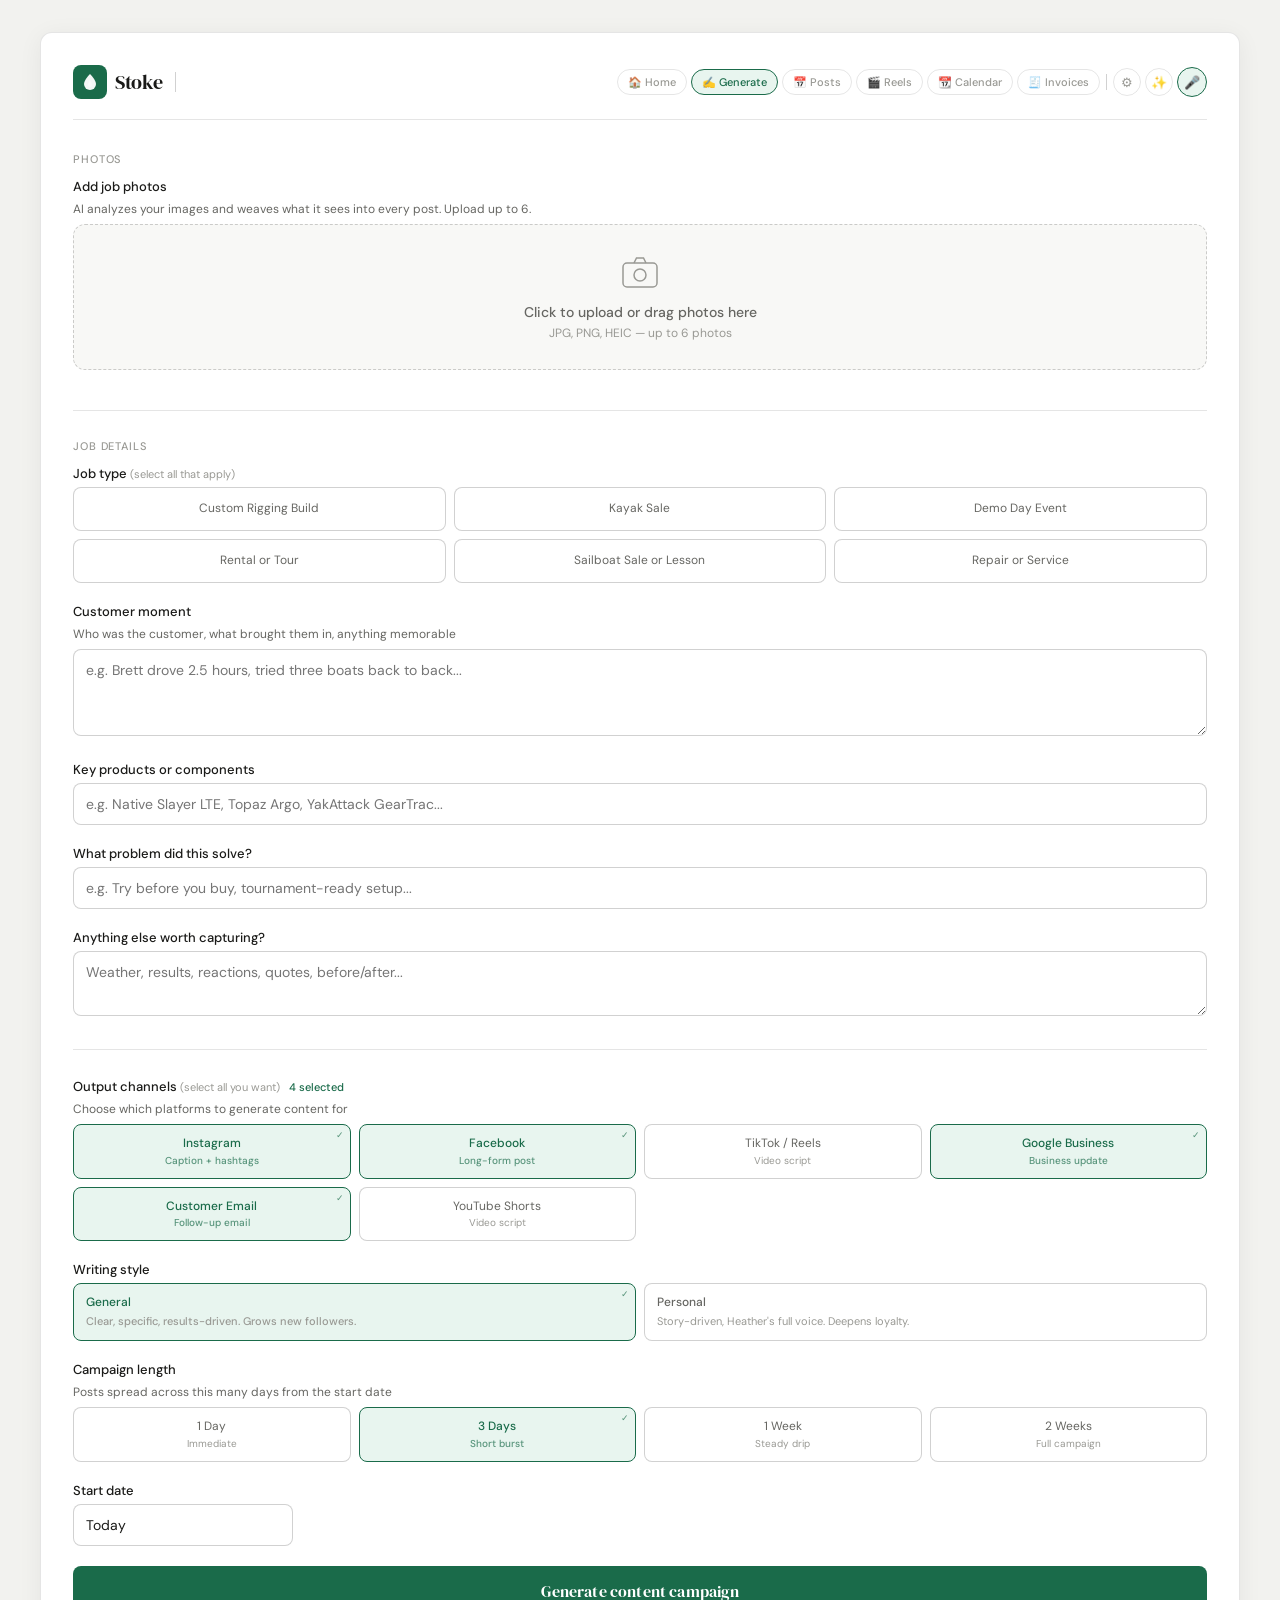
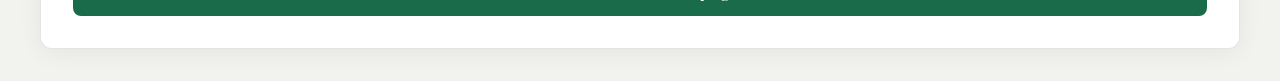
==== commit 7a24eeb7: "Fix width, unified header with home button, reel maker single-pass audio" ====
--- a/index.html
+++ b/index.html
@@ -77,24 +77,23 @@
 
   <!-- ── HEADER ─────────────────────────────────────────── -->
   <div class="header">
-    <div class="logo" aria-hidden="true">
-      <svg viewBox="0 0 20 20" fill="none" width="22" height="22">
-        <path d="M10 2C10 2 4 8 4 12a6 6 0 0012 0c0-4-6-10-6-10z" fill="white" opacity=".95"/>
-        <path d="M10 8c0 0-2 3-2 5a2 2 0 004 0c0-2-2-5-2-5z" fill="white" opacity=".45"/>
-      </svg>
-    </div>
-    <span class="wordmark">Stoke</span>
-    <span class="version-badge">v8</span>
-    <span class="tagline">Turn your work into growth</span>
-    <a href="settings.html" style="font-size:12px;color:var(--text-3);text-decoration:none;padding:4px 10px;border:0.5px solid var(--border);border-radius:20px;transition:all .15s" onmouseover="this.style.color='var(--green)';this.style.borderColor='var(--green)'" onmouseout="this.style.color='var(--text-3)';this.style.borderColor='var(--border)'">⚙ Settings</a>
-    <a href="schedule.html" style="font-size:12px;color:var(--text-3);text-decoration:none;padding:4px 10px;border:0.5px solid var(--border);border-radius:20px;transition:all .15s" onmouseover="this.style.color='var(--green)';this.style.borderColor='var(--green)'" onmouseout="this.style.color='var(--text-3)';this.style.borderColor='var(--border)'">&#128197; Schedule</a>
-    <a href="voice-wizard.html" style="font-size:12px;color:var(--text-3);text-decoration:none;padding:4px 10px;border:0.5px solid var(--border);border-radius:20px;transition:all .15s" onmouseover="this.style.color='var(--green)';this.style.borderColor='var(--green)'" onmouseout="this.style.color='var(--text-3)';this.style.borderColor='var(--border)'">&#10024; Voice</a>
-    <a href="reel-maker.html" style="font-size:12px;color:var(--text-3);text-decoration:none;padding:4px 10px;border:0.5px solid var(--border);border-radius:20px;transition:all .15s" onmouseover="this.style.color='var(--green)';this.style.borderColor='var(--green)'" onmouseout="this.style.color='var(--text-3)';this.style.borderColor='var(--border)'">&#127916; Reel</a>
-    <a href="calendar.html" style="font-size:12px;color:var(--text-3);text-decoration:none;padding:4px 10px;border:0.5px solid var(--border);border-radius:20px;transition:all .15s" onmouseover="this.style.color='var(--green)';this.style.borderColor='var(--green)'" onmouseout="this.style.color='var(--text-3)';this.style.borderColor='var(--border)'">&#128197; Calendar</a>
-    <button onclick="openHistory()" style="font-size:12px;color:var(--text-3);background:none;padding:4px 10px;border:0.5px solid var(--border);border-radius:20px;cursor:pointer;font-family:var(--font-body);transition:all .15s;display:inline-flex;align-items:center;gap:5px" onmouseover="this.style.color='var(--green)';this.style.borderColor='var(--green)'" onmouseout="this.style.color='var(--text-3)';this.style.borderColor='var(--border)'">
-      ⏱ History <span id="history-badge" style="display:none;background:var(--green);color:#fff;border-radius:20px;padding:1px 6px;font-size:10px;font-weight:600"></span>
-    </button>
-    <span id="auth-indicator" style="display:none;font-size:11px;color:var(--green);background:var(--green-light);padding:3px 10px;border-radius:20px;border:0.5px solid var(--green)"></span>
+    <a href="dashboard.html" class="header-home">
+      <div class="logo"><svg viewBox="0 0 20 20" fill="none" width="20" height="20"><path d="M10 2C10 2 4 8 4 12a6 6 0 0012 0c0-4-6-10-6-10z" fill="white" opacity=".95"/><path d="M10 8c0 0-2 3-2 5a2 2 0 004 0c0-2-2-5-2-5z" fill="white" opacity=".45"/></svg></div>
+      <span class="wordmark">Stoke</span>
+    </a>
+    <div class="header-divider"></div>
+    <nav class="header-nav">
+      <a href="dashboard.html" class="nav-pill">&#127968; Home</a>
+      <a href="index.html" class="nav-pill active">&#9997; Generate</a>
+      <a href="schedule.html" class="nav-pill">&#128197; Posts</a>
+      <a href="reel-maker.html" class="nav-pill">&#127916; Reels</a>
+      <a href="calendar.html" class="nav-pill">&#128198; Calendar</a>
+      <a href="invoices.html" class="nav-pill">&#129534; Invoices</a>
+      <div style="width:1px;height:16px;background:var(--border-2);margin:0 2px;flex-shrink:0"></div>
+      <a href="settings.html" class="nav-pill-icon" title="Settings">&#9881;</a>
+      <a href="voice-wizard.html" class="nav-pill-icon" title="Voice Profile">&#10024;</a>
+      <span id="auth-indicator" class="auth-badge" style="display:none"></span>
+    </nav>
   </div>
 
   <!-- ── FORM ───────────────────────────────────────────── -->
--- a/css/stoke.css
+++ b/css/stoke.css
@@ -56,7 +56,7 @@
 
 /* ── LAYOUT ─────────────────────────────────────────────────── */
 .app {
-  max-width: 760px;
+  max-width: 1200px;
   margin: 0 auto;
   background: var(--bg);
   border-radius: var(--radius-lg);
@@ -64,37 +64,101 @@
   padding: 2rem;
   box-shadow: 0 4px 24px rgba(0, 0, 0, 0.06);
 }
+/* Narrow variant for focused single-column pages (generator, settings) */
+.app.app-narrow { max-width: 760px; }
+/* Wide variant for full dashboard/calendar/invoice pages */
+.app.app-wide { max-width: 1400px; }
 
 /* ── HEADER ─────────────────────────────────────────────────── */
 .header {
   display: flex;
   align-items: center;
-  gap: 10px;
+  gap: 8px;
   margin-bottom: 2rem;
-  padding-bottom: 1.5rem;
+  padding-bottom: 1.25rem;
   border-bottom: 0.5px solid var(--border);
-}
+  flex-wrap: nowrap;
+  min-height: 48px;
+}
+/* Home link wraps logo + wordmark */
+.header-home {
+  display: flex; align-items: center; gap: 8px;
+  text-decoration: none; flex-shrink: 0;
+}
+.header-home:hover .logo { background: var(--green-mid); }
 .logo {
-  width: 38px; height: 38px;
+  width: 34px; height: 34px;
   background: var(--green);
   border-radius: var(--radius);
   display: flex; align-items: center; justify-content: center;
   flex-shrink: 0;
+  transition: background .15s;
 }
 .wordmark {
   font-family: var(--font-serif);
-  font-size: 24px;
+  font-size: 20px;
   color: var(--text);
   letter-spacing: -0.5px;
 }
 .version-badge {
-  font-size: 10px; font-weight: 500;
+  font-size: 9px; font-weight: 600;
   color: var(--green);
   background: var(--green-light);
-  padding: 2px 7px;
+  padding: 2px 6px;
   border-radius: 20px;
-  margin-left: 2px;
-}
+  flex-shrink: 0;
+}
+/* Nav section sits to the right of a divider */
+.header-nav {
+  display: flex; align-items: center; gap: 4px;
+  margin-left: auto;
+  flex-wrap: nowrap;
+  overflow-x: auto;
+  scrollbar-width: none;
+}
+.header-nav::-webkit-scrollbar { display: none; }
+/* Divider between brand and nav */
+.header-divider {
+  width: 1px; height: 20px;
+  background: var(--border-2);
+  flex-shrink: 0;
+  margin: 0 4px;
+}
+/* Standard nav pill */
+.nav-pill {
+  font-size: 11px; font-weight: 500;
+  color: var(--text-3);
+  text-decoration: none;
+  padding: 5px 10px;
+  border: 0.5px solid var(--border);
+  border-radius: 20px;
+  transition: all .15s;
+  white-space: nowrap;
+  flex-shrink: 0;
+}
+.nav-pill:hover { color: var(--green); border-color: var(--green); }
+.nav-pill.active { color: var(--green); border-color: var(--green); background: var(--green-light); }
+/* Icon-only nav pill (settings gear) */
+.nav-pill-icon {
+  width: 28px; height: 28px;
+  display: flex; align-items: center; justify-content: center;
+  border: 0.5px solid var(--border); border-radius: 50%;
+  color: var(--text-3); text-decoration: none;
+  font-size: 13px; transition: all .15s; flex-shrink: 0;
+}
+.nav-pill-icon:hover { color: var(--green); border-color: var(--green); }
+/* Auth badge */
+.auth-badge {
+  font-size: 11px; font-weight: 500;
+  color: var(--green);
+  background: var(--green-light);
+  padding: 3px 10px;
+  border-radius: 20px;
+  border: 0.5px solid var(--green);
+  flex-shrink: 0;
+  white-space: nowrap;
+}
+/* Legacy tagline class kept for compat */
 .tagline {
   font-size: 12px; color: var(--text-3);
   margin-left: auto; font-weight: 300;
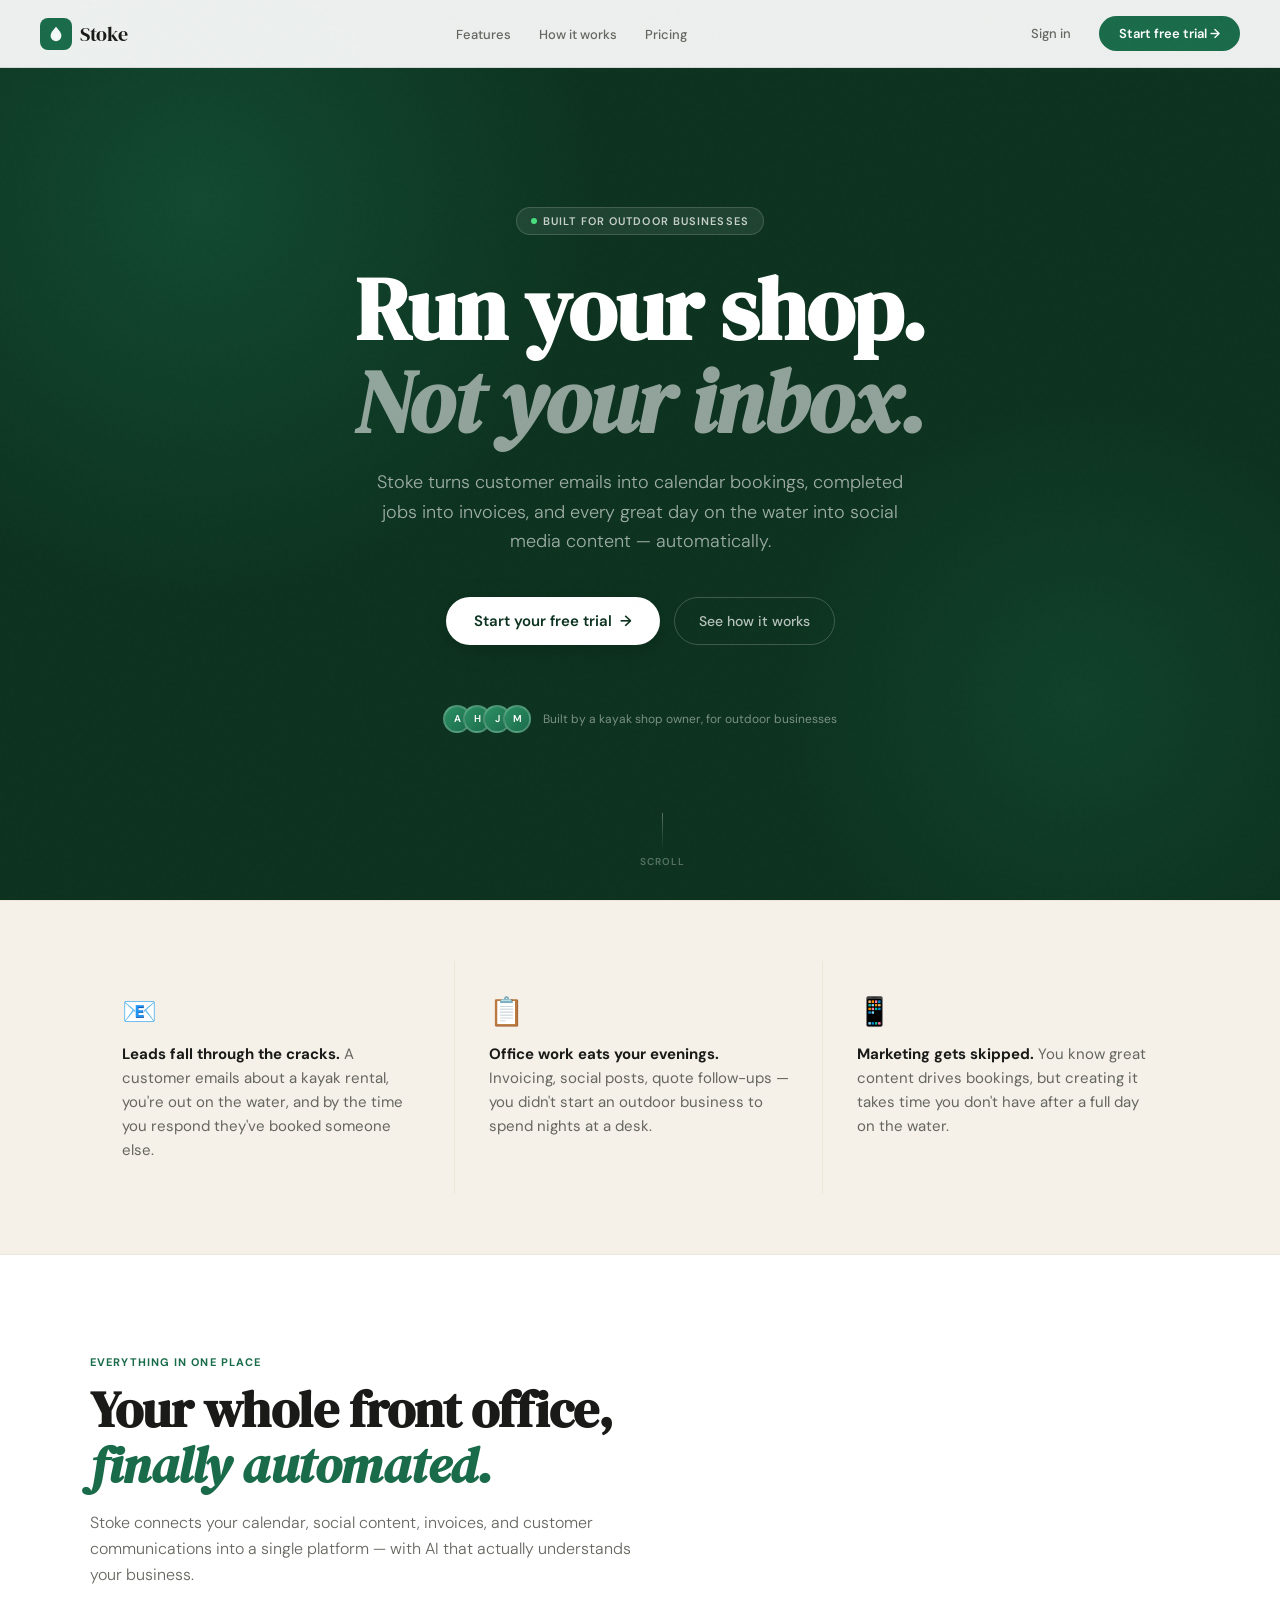
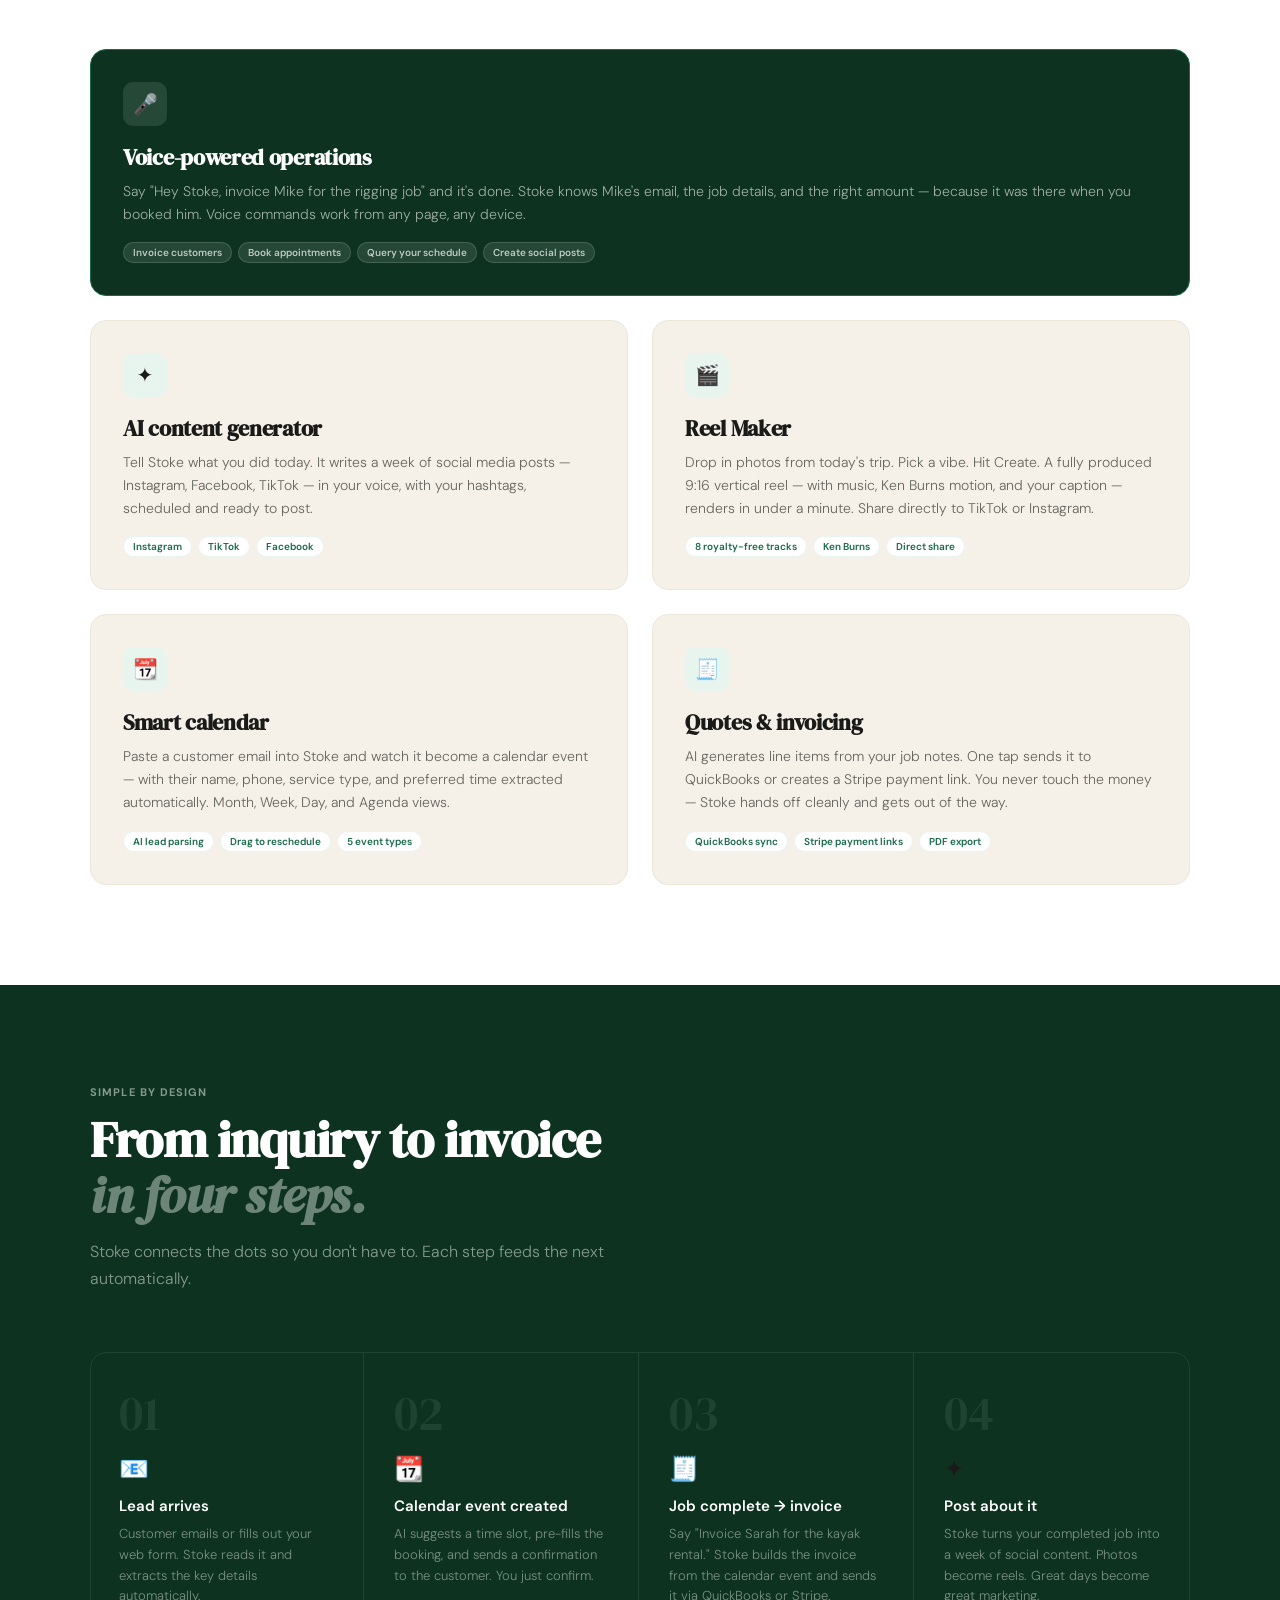
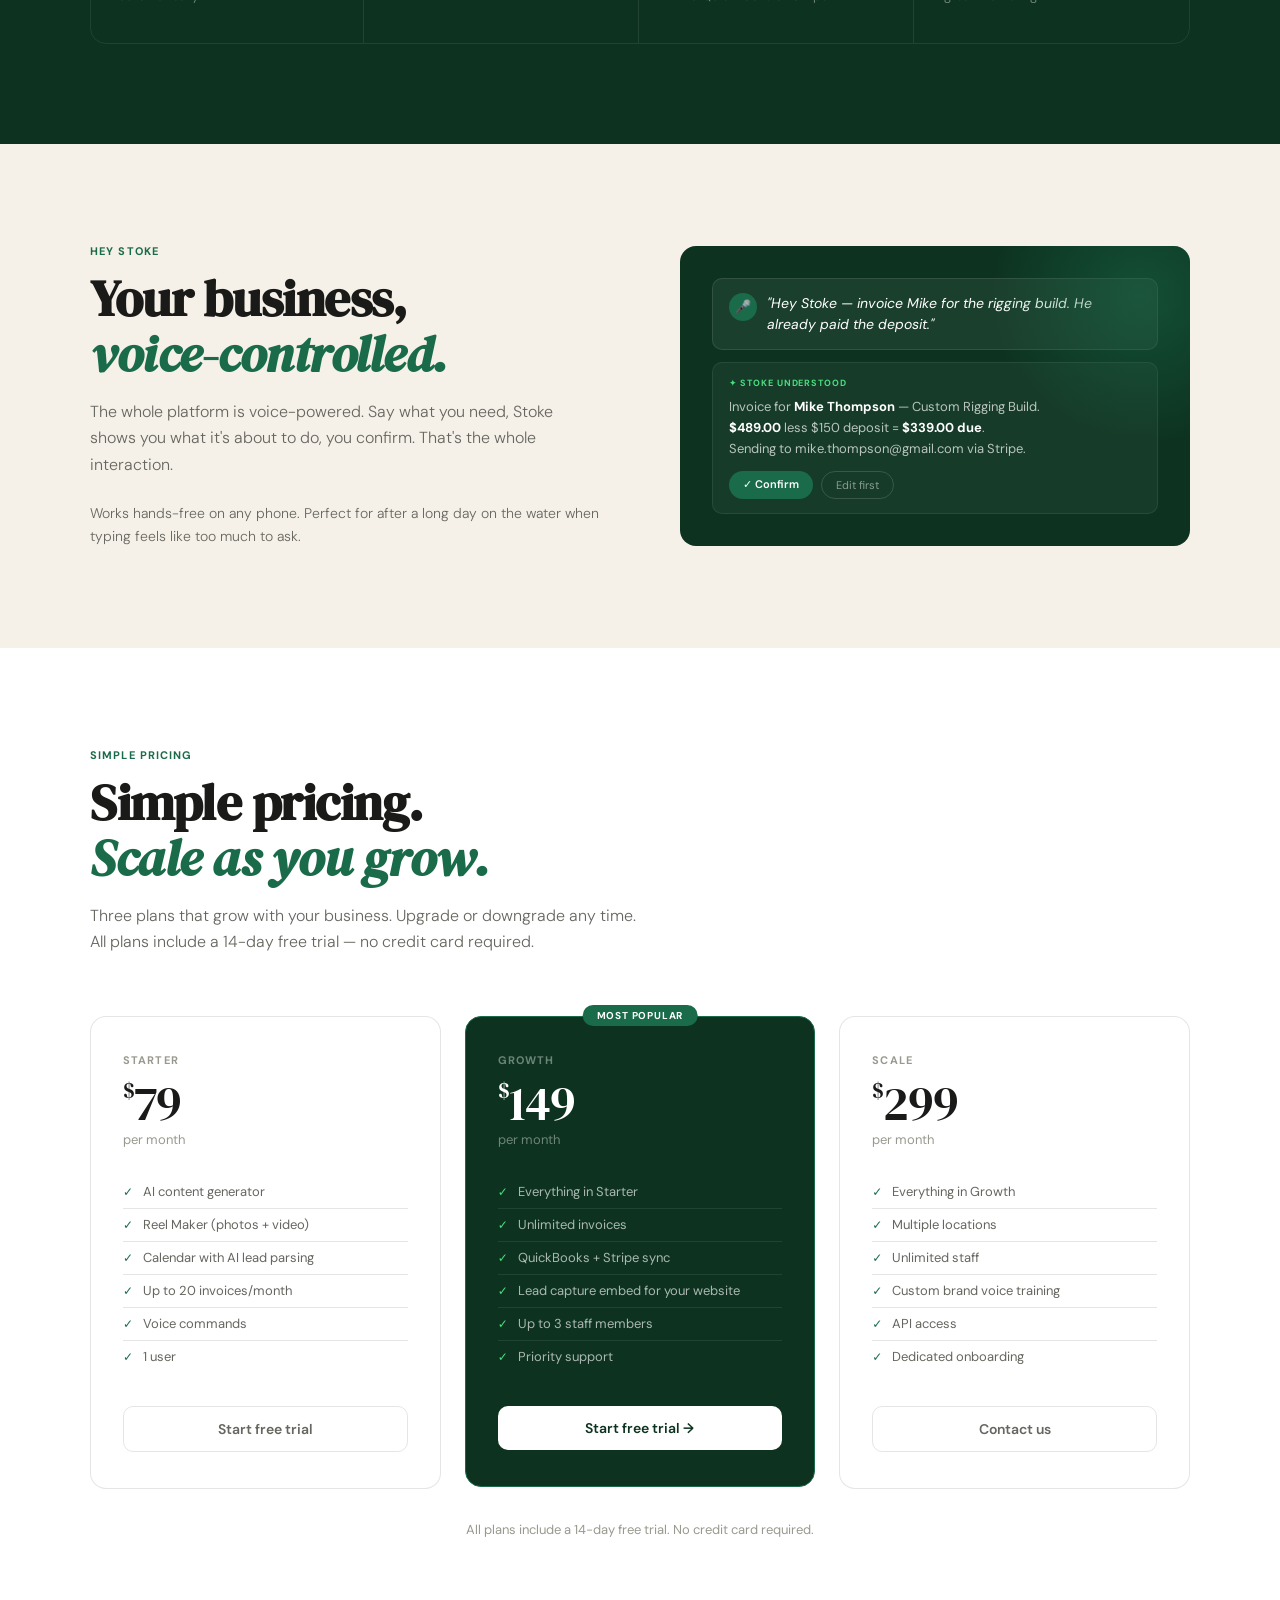
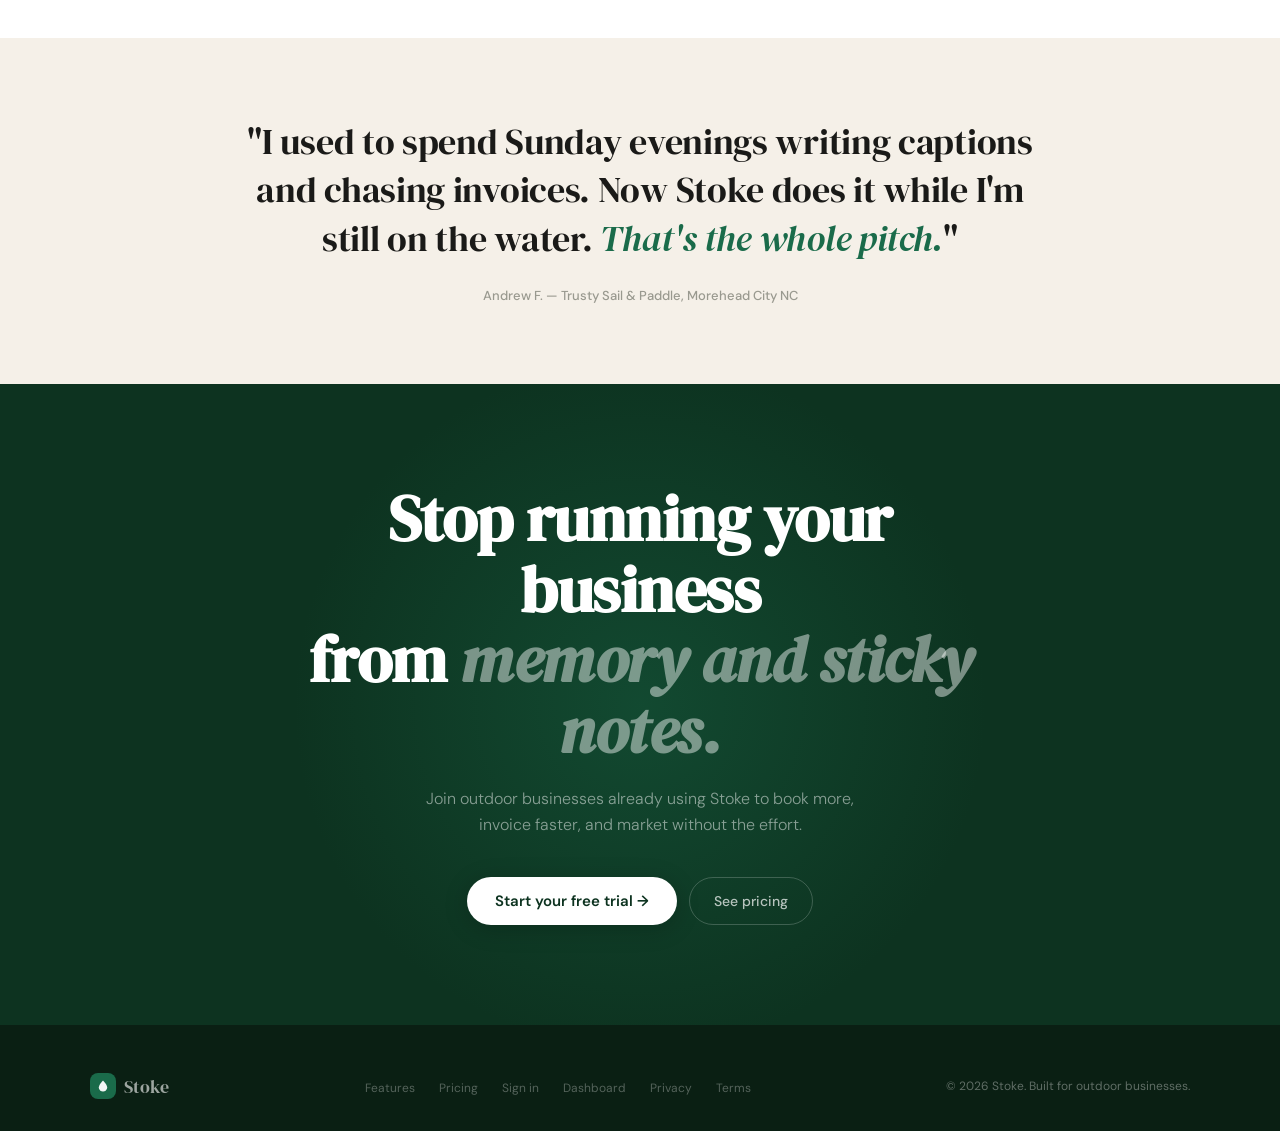
==== commit cbdbbb5d: "Multi-agent system, security headers, auth guard, privacy page, pricing fix" ====
--- a/index.html
+++ b/index.html
@@ -1,322 +1,1145 @@
-﻿<!DOCTYPE html>
+<!DOCTYPE html>
 <html lang="en">
 <head>
 <meta charset="UTF-8">
 <meta name="viewport" content="width=device-width, initial-scale=1.0">
-<title>Stoke — Turn your work into growth</title>
+<title>Stoke — The Operating System for Outdoor Businesses</title>
+<meta name="description" content="Stoke turns emails into bookings, jobs into invoices, and every completed job into social content. Built for kayak shops, sailing schools, outdoor guides, and adventure businesses.">
 <link rel="preconnect" href="https://fonts.googleapis.com">
 <link rel="preconnect" href="https://fonts.gstatic.com" crossorigin>
-<link href="https://fonts.googleapis.com/css2?family=DM+Serif+Display:ital@0;1&family=DM+Sans:wght@300;400;500&display=swap" rel="stylesheet">
-<link rel="stylesheet" href="css/stoke.css">
+<link href="https://fonts.googleapis.com/css2?family=DM+Serif+Display:ital@0;1&family=DM+Sans:wght@300;400;500;600&display=swap" rel="stylesheet">
 <style>
-/* ── v8.2 additions ── */
-.stream-status {
-  display:none;
-  align-items:center;
-  gap:8px;
-  padding:10px 14px;
-  background:var(--green-light);
-  border:0.5px solid var(--green);
-  border-radius:var(--radius);
-  font-size:12px;
-  color:var(--green);
-  font-weight:500;
-  margin-bottom:1rem;
-  animation: pulse-border 2s infinite;
-}
-@keyframes pulse-border {
-  0%,100% { border-color: var(--green); }
-  50%      { border-color: transparent; }
-}
-.photo-label {
-  position:absolute;
-  bottom:0; left:0; right:0;
-  background:rgba(0,0,0,0.55);
-  color:#fff;
-  font-size:9px;
-  font-weight:500;
-  text-align:center;
-  padding:2px 0;
-  border-radius:0 0 var(--radius) var(--radius);
-}
-.photo-strip-item {
-  display:flex;
-  flex-direction:column;
-  align-items:center;
-  gap:2px;
-  cursor:pointer;
-}
-.photo-strip-item.featured .photo-strip-thumb { border:2.5px solid var(--green); }
-.photo-strip-label {
-  font-size:9px;
-  color:var(--text-3);
-  font-weight:500;
-}
-.photo-strip-item.featured .photo-strip-label { color:var(--green); }
-.featured-photo-label {
-  font-size:11px;
-  color:var(--text-3);
-  padding:4px 14px 6px;
-  font-style:italic;
-}
-.cal-cell.drag-over {
-  border-color:var(--green) !important;
-  background:var(--green-light) !important;
-  box-shadow:0 0 0 2px rgba(26,107,74,0.2);
-}
-.day-section[draggable="true"] .day-badge { cursor:grab; }
-.day-section[draggable="true"] .day-badge::before { content:'⠿ '; opacity:0.4; font-size:12px; }
-.content-card.dragging { opacity:0.4; transform:scale(0.98); }
-.day-section.drop-target { outline:2px dashed var(--green); outline-offset:4px; border-radius:var(--radius); background:var(--green-light); }
-.drag-card-handle { color:var(--text-3); cursor:grab; font-size:14px; margin-right:4px; flex-shrink:0; }
-.drag-card-handle:hover { color:var(--green); }
+*, *::before, *::after { box-sizing: border-box; margin: 0; padding: 0; }
+
+:root {
+  --green:       #1a6b4a;
+  --green-dark:  #0d3320;
+  --green-mid:   #0f4a32;
+  --green-light: #e8f5ef;
+  --green-glow:  rgba(26,107,74,0.15);
+  --sand:        #f5f0e8;
+  --sand-2:      #ede7d9;
+  --text:        #1a1a18;
+  --text-2:      #666660;
+  --text-3:      #99998f;
+  --white:       #ffffff;
+  --border:      rgba(0,0,0,0.1);
+  --serif:       'DM Serif Display', Georgia, serif;
+  --sans:        'DM Sans', system-ui, sans-serif;
+  --radius:      10px;
+  --radius-lg:   16px;
+}
+
+html { scroll-behavior: smooth; }
+body {
+  font-family: var(--sans);
+  background: var(--white);
+  color: var(--text);
+  -webkit-font-smoothing: antialiased;
+  overflow-x: hidden;
+}
+
+/* ── NOISE TEXTURE ─────────────────────────────────────────── */
+body::before {
+  content: '';
+  position: fixed;
+  inset: 0;
+  background-image: url("data:image/svg+xml,%3Csvg viewBox='0 0 256 256' xmlns='http://www.w3.org/2000/svg'%3E%3Cfilter id='noise'%3E%3CfeTurbulence type='fractalNoise' baseFrequency='0.9' numOctaves='4' stitchTiles='stitch'/%3E%3C/filter%3E%3Crect width='100%25' height='100%25' filter='url(%23noise)' opacity='0.03'/%3E%3C/svg%3E");
+  pointer-events: none;
+  z-index: 999;
+  opacity: .4;
+}
+
+/* ── NAV ────────────────────────────────────────────────────── */
+nav {
+  position: fixed;
+  top: 0; left: 0; right: 0;
+  z-index: 100;
+  padding: 16px 40px;
+  display: flex;
+  align-items: center;
+  justify-content: space-between;
+  background: rgba(255,255,255,0.92);
+  backdrop-filter: blur(12px);
+  -webkit-backdrop-filter: blur(12px);
+  border-bottom: 0.5px solid var(--border);
+  transition: box-shadow .2s;
+}
+nav.scrolled { box-shadow: 0 2px 20px rgba(0,0,0,0.08); }
+.nav-brand {
+  display: flex;
+  align-items: center;
+  gap: 8px;
+  text-decoration: none;
+}
+.nav-logo {
+  width: 32px; height: 32px;
+  background: var(--green);
+  border-radius: 8px;
+  display: flex;
+  align-items: center;
+  justify-content: center;
+}
+.nav-wordmark {
+  font-family: var(--serif);
+  font-size: 20px;
+  color: var(--text);
+  letter-spacing: -0.5px;
+}
+.nav-links {
+  display: flex;
+  align-items: center;
+  gap: 28px;
+  list-style: none;
+}
+.nav-links a {
+  font-size: 13px;
+  font-weight: 500;
+  color: var(--text-2);
+  text-decoration: none;
+  transition: color .15s;
+}
+.nav-links a:hover { color: var(--green); }
+.nav-cta {
+  display: flex;
+  align-items: center;
+  gap: 12px;
+}
+.btn-ghost {
+  font-size: 13px;
+  font-weight: 500;
+  color: var(--text-2);
+  text-decoration: none;
+  padding: 8px 16px;
+  border-radius: 20px;
+  transition: all .15s;
+}
+.btn-ghost:hover { color: var(--green); background: var(--green-light); }
+.btn-primary {
+  font-size: 13px;
+  font-weight: 600;
+  color: white;
+  background: var(--green);
+  text-decoration: none;
+  padding: 9px 20px;
+  border-radius: 20px;
+  transition: background .15s;
+  display: inline-flex;
+  align-items: center;
+  gap: 6px;
+}
+.btn-primary:hover { background: var(--green-mid); }
+@media(max-width:640px){
+  nav { padding: 12px 20px; }
+  .nav-links { display: none; }
+}
+
+/* ── HERO ───────────────────────────────────────────────────── */
+.hero {
+  min-height: 100vh;
+  background: var(--green-dark);
+  display: flex;
+  flex-direction: column;
+  align-items: center;
+  justify-content: center;
+  text-align: center;
+  padding: 120px 24px 80px;
+  position: relative;
+  overflow: hidden;
+}
+/* Organic background shapes */
+.hero::before {
+  content: '';
+  position: absolute;
+  width: 800px; height: 800px;
+  background: radial-gradient(circle, rgba(26,107,74,0.4) 0%, transparent 70%);
+  top: -200px; left: -200px;
+  pointer-events: none;
+}
+.hero::after {
+  content: '';
+  position: absolute;
+  width: 600px; height: 600px;
+  background: radial-gradient(circle, rgba(26,107,74,0.25) 0%, transparent 70%);
+  bottom: -100px; right: -100px;
+  pointer-events: none;
+}
+.hero-badge {
+  display: inline-flex;
+  align-items: center;
+  gap: 6px;
+  background: rgba(255,255,255,0.08);
+  border: 0.5px solid rgba(255,255,255,0.15);
+  color: rgba(255,255,255,0.75);
+  font-size: 11px;
+  font-weight: 600;
+  text-transform: uppercase;
+  letter-spacing: .1em;
+  padding: 6px 14px;
+  border-radius: 20px;
+  margin-bottom: 28px;
+  position: relative;
+  z-index: 1;
+  animation: fadeUp .6s ease both;
+}
+.hero-badge-dot {
+  width: 6px; height: 6px;
+  border-radius: 50%;
+  background: #4ade80;
+  animation: pulse-green 2s ease-in-out infinite;
+}
+@keyframes pulse-green {
+  0%,100% { opacity: 1; }
+  50% { opacity: .4; }
+}
+.hero h1 {
+  font-family: var(--serif);
+  font-size: clamp(44px, 7vw, 88px);
+  color: white;
+  line-height: 1.05;
+  letter-spacing: -1px;
+  max-width: 900px;
+  position: relative;
+  z-index: 1;
+  animation: fadeUp .6s .1s ease both;
+}
+.hero h1 em {
+  font-style: italic;
+  color: rgba(255,255,255,0.55);
+}
+.hero-sub {
+  font-size: clamp(15px, 2vw, 18px);
+  color: rgba(255,255,255,0.6);
+  max-width: 560px;
+  line-height: 1.65;
+  margin: 20px auto 40px;
+  font-weight: 300;
+  position: relative;
+  z-index: 1;
+  animation: fadeUp .6s .2s ease both;
+}
+.hero-actions {
+  display: flex;
+  align-items: center;
+  gap: 14px;
+  justify-content: center;
+  flex-wrap: wrap;
+  position: relative;
+  z-index: 1;
+  animation: fadeUp .6s .3s ease both;
+}
+.btn-hero-primary {
+  font-size: 15px;
+  font-weight: 600;
+  color: var(--green-dark);
+  background: white;
+  text-decoration: none;
+  padding: 14px 28px;
+  border-radius: 30px;
+  transition: all .2s;
+  display: inline-flex;
+  align-items: center;
+  gap: 8px;
+  box-shadow: 0 4px 24px rgba(0,0,0,0.2);
+}
+.btn-hero-primary:hover { transform: translateY(-2px); box-shadow: 0 8px 32px rgba(0,0,0,0.3); }
+.btn-hero-ghost {
+  font-size: 14px;
+  font-weight: 500;
+  color: rgba(255,255,255,0.7);
+  text-decoration: none;
+  padding: 14px 24px;
+  border-radius: 30px;
+  border: 0.5px solid rgba(255,255,255,0.2);
+  transition: all .15s;
+}
+.btn-hero-ghost:hover { color: white; border-color: rgba(255,255,255,0.5); background: rgba(255,255,255,0.05); }
+/* Social proof strip */
+.hero-proof {
+  margin-top: 60px;
+  display: flex;
+  align-items: center;
+  gap: 12px;
+  color: rgba(255,255,255,0.45);
+  font-size: 12px;
+  position: relative;
+  z-index: 1;
+  animation: fadeUp .6s .4s ease both;
+}
+.hero-avatars {
+  display: flex;
+}
+.hero-avatar {
+  width: 28px; height: 28px;
+  border-radius: 50%;
+  border: 2px solid rgba(255,255,255,0.2);
+  margin-left: -8px;
+  background: linear-gradient(135deg, #2d9164, #1a6b4a);
+  display: flex;
+  align-items: center;
+  justify-content: center;
+  font-size: 10px;
+  font-weight: 600;
+  color: white;
+}
+.hero-avatar:first-child { margin-left: 0; }
+@keyframes fadeUp {
+  from { opacity: 0; transform: translateY(16px); }
+  to   { opacity: 1; transform: translateY(0); }
+}
+
+/* ── SCROLL INDICATOR ───────────────────────────────────────── */
+.scroll-indicator {
+  position: absolute;
+  bottom: 32px;
+  left: 50%;
+  transform: translateX(-50%);
+  display: flex;
+  flex-direction: column;
+  align-items: center;
+  gap: 6px;
+  color: rgba(255,255,255,0.3);
+  font-size: 10px;
+  font-weight: 600;
+  text-transform: uppercase;
+  letter-spacing: .1em;
+  animation: fadeUp .6s .6s ease both;
+  z-index: 1;
+}
+.scroll-line {
+  width: 1px; height: 36px;
+  background: linear-gradient(to bottom, rgba(255,255,255,0.3), transparent);
+  animation: scroll-pulse 2s ease-in-out infinite;
+}
+@keyframes scroll-pulse {
+  0%,100%{ opacity: .3; } 50%{ opacity: .8; }
+}
+
+/* ── SECTIONS ───────────────────────────────────────────────── */
+section { padding: 100px 24px; }
+.container { max-width: 1100px; margin: 0 auto; }
+.section-tag {
+  font-size: 11px;
+  font-weight: 700;
+  text-transform: uppercase;
+  letter-spacing: .1em;
+  color: var(--green);
+  margin-bottom: 12px;
+}
+.section-h2 {
+  font-family: var(--serif);
+  font-size: clamp(32px, 4vw, 52px);
+  line-height: 1.1;
+  letter-spacing: -0.5px;
+  color: var(--text);
+  margin-bottom: 16px;
+}
+.section-h2 em { font-style: italic; color: var(--green); }
+.section-sub {
+  font-size: 16px;
+  color: var(--text-2);
+  line-height: 1.65;
+  max-width: 560px;
+  font-weight: 300;
+}
+
+/* ── PROBLEM STRIP ──────────────────────────────────────────── */
+.problem-strip {
+  background: var(--sand);
+  padding: 60px 24px;
+  border-top: 0.5px solid var(--sand-2);
+  border-bottom: 0.5px solid var(--sand-2);
+}
+.problem-grid {
+  max-width: 1100px;
+  margin: 0 auto;
+  display: grid;
+  grid-template-columns: repeat(3, 1fr);
+  gap: 2px;
+}
+@media(max-width:640px){ .problem-grid { grid-template-columns: 1fr; gap: 0; } }
+.problem-item {
+  padding: 32px;
+  border-right: 0.5px solid var(--sand-2);
+}
+.problem-item:last-child { border-right: none; }
+.problem-emoji { font-size: 28px; margin-bottom: 12px; }
+.problem-text {
+  font-size: 15px;
+  color: var(--text-2);
+  line-height: 1.6;
+}
+.problem-text strong { color: var(--text); }
+
+/* ── FEATURES ───────────────────────────────────────────────── */
+.features-grid {
+  display: grid;
+  grid-template-columns: 1fr 1fr;
+  gap: 1.5rem;
+  margin-top: 60px;
+}
+@media(max-width:760px){ .features-grid { grid-template-columns: 1fr; } }
+.feature-card {
+  background: var(--sand);
+  border: 0.5px solid var(--sand-2);
+  border-radius: var(--radius-lg);
+  padding: 32px;
+  position: relative;
+  overflow: hidden;
+  transition: transform .2s, box-shadow .2s;
+}
+.feature-card:hover { transform: translateY(-3px); box-shadow: 0 12px 40px rgba(0,0,0,0.08); }
+.feature-card.highlight {
+  background: var(--green-dark);
+  border-color: var(--green);
+  grid-column: span 2;
+}
+@media(max-width:760px){ .feature-card.highlight { grid-column: span 1; } }
+.feature-icon {
+  width: 44px; height: 44px;
+  background: var(--green-light);
+  border-radius: 10px;
+  display: flex;
+  align-items: center;
+  justify-content: center;
+  font-size: 20px;
+  margin-bottom: 16px;
+}
+.feature-card.highlight .feature-icon { background: rgba(255,255,255,0.1); }
+.feature-h3 {
+  font-family: var(--serif);
+  font-size: 22px;
+  color: var(--text);
+  margin-bottom: 8px;
+  letter-spacing: -0.3px;
+}
+.feature-card.highlight .feature-h3 { color: white; }
+.feature-p {
+  font-size: 14px;
+  color: var(--text-2);
+  line-height: 1.65;
+  font-weight: 300;
+}
+.feature-card.highlight .feature-p { color: rgba(255,255,255,0.6); }
+.feature-tags {
+  display: flex;
+  flex-wrap: wrap;
+  gap: 6px;
+  margin-top: 16px;
+}
+.feature-tag {
+  font-size: 10px;
+  font-weight: 600;
+  padding: 3px 9px;
+  border-radius: 20px;
+  background: white;
+  color: var(--green);
+  border: 0.5px solid var(--green-light);
+}
+.feature-card.highlight .feature-tag {
+  background: rgba(255,255,255,0.1);
+  color: rgba(255,255,255,0.7);
+  border-color: rgba(255,255,255,0.15);
+}
+
+/* ── HOW IT WORKS ───────────────────────────────────────────── */
+.how-section { background: var(--green-dark); }
+.how-section .section-tag { color: rgba(255,255,255,0.5); }
+.how-section .section-h2 { color: white; }
+.how-section .section-h2 em { color: rgba(255,255,255,0.4); }
+.how-section .section-sub { color: rgba(255,255,255,0.5); }
+.steps {
+  display: grid;
+  grid-template-columns: repeat(4, 1fr);
+  gap: 2px;
+  margin-top: 60px;
+  border: 0.5px solid rgba(255,255,255,0.08);
+  border-radius: var(--radius-lg);
+  overflow: hidden;
+}
+@media(max-width:760px){ .steps { grid-template-columns: 1fr 1fr; } }
+@media(max-width:480px){ .steps { grid-template-columns: 1fr; } }
+.step {
+  padding: 36px 28px;
+  border-right: 0.5px solid rgba(255,255,255,0.08);
+  position: relative;
+}
+.step:last-child { border-right: none; }
+.step-num {
+  font-family: var(--serif);
+  font-size: 48px;
+  color: rgba(255,255,255,0.08);
+  line-height: 1;
+  margin-bottom: 16px;
+}
+.step-icon { font-size: 24px; margin-bottom: 12px; }
+.step-title {
+  font-size: 15px;
+  font-weight: 600;
+  color: white;
+  margin-bottom: 8px;
+}
+.step-desc {
+  font-size: 13px;
+  color: rgba(255,255,255,0.45);
+  line-height: 1.6;
+  font-weight: 300;
+}
+
+/* ── VOICE FEATURE ──────────────────────────────────────────── */
+.voice-section {
+  background: var(--sand);
+  padding: 100px 24px;
+}
+.voice-inner {
+  max-width: 1100px;
+  margin: 0 auto;
+  display: grid;
+  grid-template-columns: 1fr 1fr;
+  gap: 80px;
+  align-items: center;
+}
+@media(max-width:760px){
+  .voice-inner { grid-template-columns: 1fr; gap: 40px; }
+}
+.voice-demo {
+  background: var(--green-dark);
+  border-radius: var(--radius-lg);
+  padding: 32px;
+  position: relative;
+  overflow: hidden;
+}
+.voice-demo::before {
+  content: '';
+  position: absolute;
+  width: 300px; height: 300px;
+  background: radial-gradient(circle, rgba(26,107,74,0.5) 0%, transparent 70%);
+  top: -100px; right: -100px;
+  pointer-events: none;
+}
+.voice-prompt {
+  background: rgba(255,255,255,0.06);
+  border: 0.5px solid rgba(255,255,255,0.1);
+  border-radius: 10px;
+  padding: 14px 16px;
+  margin-bottom: 12px;
+  display: flex;
+  align-items: flex-start;
+  gap: 10px;
+}
+.voice-mic {
+  width: 28px; height: 28px;
+  background: var(--green);
+  border-radius: 50%;
+  display: flex;
+  align-items: center;
+  justify-content: center;
+  font-size: 13px;
+  flex-shrink: 0;
+  animation: mic-pulse 2s ease-in-out infinite;
+}
+@keyframes mic-pulse {
+  0%,100%{ box-shadow: 0 0 0 0 rgba(26,107,74,0.4); }
+  50%{ box-shadow: 0 0 0 8px rgba(26,107,74,0); }
+}
+.voice-text {
+  font-size: 14px;
+  color: white;
+  font-style: italic;
+  line-height: 1.5;
+}
+.voice-response {
+  background: rgba(255,255,255,0.04);
+  border: 0.5px solid rgba(255,255,255,0.08);
+  border-radius: 10px;
+  padding: 14px 16px;
+}
+.voice-response-label {
+  font-size: 9px;
+  font-weight: 700;
+  text-transform: uppercase;
+  letter-spacing: .1em;
+  color: #4ade80;
+  margin-bottom: 8px;
+}
+.voice-response-text {
+  font-size: 13px;
+  color: rgba(255,255,255,0.7);
+  line-height: 1.6;
+}
+.voice-response-actions {
+  display: flex;
+  gap: 8px;
+  margin-top: 12px;
+}
+.voice-btn-confirm {
+  font-size: 11px;
+  font-weight: 600;
+  padding: 6px 14px;
+  background: var(--green);
+  color: white;
+  border-radius: 20px;
+  cursor: pointer;
+}
+.voice-btn-edit {
+  font-size: 11px;
+  padding: 6px 14px;
+  border: 0.5px solid rgba(255,255,255,0.15);
+  color: rgba(255,255,255,0.5);
+  border-radius: 20px;
+  cursor: pointer;
+}
+
+/* ── PRICING ────────────────────────────────────────────────── */
+.pricing-grid {
+  display: grid;
+  grid-template-columns: 1fr 1fr 1fr;
+  gap: 1.5rem;
+  margin-top: 60px;
+  align-items: start;
+}
+@media(max-width:760px){ .pricing-grid { grid-template-columns: 1fr; max-width: 400px; margin-left: auto; margin-right: auto; } }
+.pricing-card {
+  border: 0.5px solid var(--border);
+  border-radius: var(--radius-lg);
+  padding: 36px 32px;
+  position: relative;
+  background: white;
+  transition: transform .2s, box-shadow .2s;
+}
+.pricing-card:hover { transform: translateY(-4px); box-shadow: 0 16px 48px rgba(0,0,0,0.1); }
+.pricing-card.featured {
+  background: var(--green-dark);
+  border-color: var(--green);
+  transform: scale(1.03);
+}
+.pricing-card.featured:hover { transform: scale(1.03) translateY(-4px); }
+.pricing-badge {
+  position: absolute;
+  top: -12px;
+  left: 50%;
+  transform: translateX(-50%);
+  background: var(--green);
+  color: white;
+  font-size: 10px;
+  font-weight: 700;
+  text-transform: uppercase;
+  letter-spacing: .08em;
+  padding: 4px 14px;
+  border-radius: 20px;
+  white-space: nowrap;
+}
+.pricing-tier {
+  font-size: 11px;
+  font-weight: 700;
+  text-transform: uppercase;
+  letter-spacing: .1em;
+  color: var(--text-3);
+  margin-bottom: 12px;
+}
+.pricing-card.featured .pricing-tier { color: rgba(255,255,255,0.4); }
+.pricing-price {
+  font-family: var(--serif);
+  font-size: 48px;
+  color: var(--text);
+  line-height: 1;
+  margin-bottom: 4px;
+  letter-spacing: -1px;
+}
+.pricing-card.featured .pricing-price { color: white; }
+.pricing-price sup { font-size: 22px; vertical-align: top; margin-top: 8px; }
+.pricing-period {
+  font-size: 13px;
+  color: var(--text-3);
+  margin-bottom: 28px;
+}
+.pricing-card.featured .pricing-period { color: rgba(255,255,255,0.4); }
+.pricing-features {
+  list-style: none;
+  margin-bottom: 32px;
+}
+.pricing-features li {
+  display: flex;
+  align-items: flex-start;
+  gap: 10px;
+  font-size: 13px;
+  color: var(--text-2);
+  padding: 7px 0;
+  border-bottom: 0.5px solid var(--border);
+  line-height: 1.4;
+}
+.pricing-features li:last-child { border-bottom: none; }
+.pricing-card.featured .pricing-features li { color: rgba(255,255,255,0.65); border-bottom-color: rgba(255,255,255,0.08); }
+.pricing-check { color: var(--green); font-size: 12px; flex-shrink: 0; margin-top: 1px; }
+.pricing-card.featured .pricing-check { color: #4ade80; }
+.pricing-cta {
+  width: 100%;
+  padding: 13px;
+  background: var(--green);
+  color: white;
+  border: none;
+  border-radius: var(--radius);
+  font-family: var(--sans);
+  font-size: 14px;
+  font-weight: 600;
+  cursor: pointer;
+  text-align: center;
+  text-decoration: none;
+  display: block;
+  transition: background .15s;
+}
+.pricing-cta:hover { background: var(--green-mid); }
+.pricing-cta.ghost {
+  background: transparent;
+  border: 0.5px solid var(--border);
+  color: var(--text-2);
+}
+.pricing-cta.ghost:hover { border-color: var(--green); color: var(--green); background: var(--green-light); }
+.pricing-card.featured .pricing-cta {
+  background: white;
+  color: var(--green-dark);
+}
+.pricing-card.featured .pricing-cta:hover { background: rgba(255,255,255,0.9); }
+
+/* ── TESTIMONIAL ────────────────────────────────────────────── */
+.testimonial-section {
+  background: var(--sand);
+  padding: 80px 24px;
+  text-align: center;
+}
+.testimonial-quote {
+  font-family: var(--serif);
+  font-size: clamp(22px, 3vw, 36px);
+  color: var(--text);
+  max-width: 800px;
+  margin: 0 auto 24px;
+  line-height: 1.35;
+  letter-spacing: -0.3px;
+}
+.testimonial-quote em { font-style: italic; color: var(--green); }
+.testimonial-author {
+  font-size: 13px;
+  color: var(--text-3);
+  font-weight: 500;
+}
+
+/* ── CTA BOTTOM ─────────────────────────────────────────────── */
+.cta-section {
+  background: var(--green-dark);
+  text-align: center;
+  padding: 100px 24px;
+  position: relative;
+  overflow: hidden;
+}
+.cta-section::before {
+  content: '';
+  position: absolute;
+  width: 700px; height: 700px;
+  background: radial-gradient(circle, rgba(26,107,74,0.4), transparent 70%);
+  top: 50%; left: 50%;
+  transform: translate(-50%, -50%);
+  pointer-events: none;
+}
+.cta-section h2 {
+  font-family: var(--serif);
+  font-size: clamp(36px, 5vw, 64px);
+  color: white;
+  line-height: 1.1;
+  letter-spacing: -0.5px;
+  max-width: 700px;
+  margin: 0 auto 20px;
+  position: relative;
+  z-index: 1;
+}
+.cta-section h2 em { font-style: italic; color: rgba(255,255,255,0.45); }
+.cta-section p {
+  font-size: 16px;
+  color: rgba(255,255,255,0.5);
+  max-width: 440px;
+  margin: 0 auto 40px;
+  line-height: 1.6;
+  position: relative;
+  z-index: 1;
+  font-weight: 300;
+}
+.cta-actions {
+  display: flex;
+  gap: 12px;
+  justify-content: center;
+  flex-wrap: wrap;
+  position: relative;
+  z-index: 1;
+}
+
+/* ── FOOTER ─────────────────────────────────────────────────── */
+footer {
+  background: #0a1f13;
+  padding: 48px 40px 32px;
+  color: rgba(255,255,255,0.35);
+}
+.footer-inner {
+  max-width: 1100px;
+  margin: 0 auto;
+  display: flex;
+  align-items: center;
+  justify-content: space-between;
+  flex-wrap: wrap;
+  gap: 16px;
+}
+.footer-brand {
+  display: flex;
+  align-items: center;
+  gap: 8px;
+  font-family: var(--serif);
+  font-size: 18px;
+  color: rgba(255,255,255,0.6);
+  text-decoration: none;
+}
+.footer-links {
+  display: flex;
+  gap: 24px;
+  list-style: none;
+}
+.footer-links a {
+  font-size: 12px;
+  color: rgba(255,255,255,0.3);
+  text-decoration: none;
+  transition: color .15s;
+}
+.footer-links a:hover { color: rgba(255,255,255,0.7); }
+.footer-copy { font-size: 12px; }
 </style>
 </head>
 <body>
-<div class="app">
-
-  <!-- ── HEADER ─────────────────────────────────────────── -->
-  <div class="header">
-    <a href="dashboard.html" class="header-home">
-      <div class="logo"><svg viewBox="0 0 20 20" fill="none" width="20" height="20"><path d="M10 2C10 2 4 8 4 12a6 6 0 0012 0c0-4-6-10-6-10z" fill="white" opacity=".95"/><path d="M10 8c0 0-2 3-2 5a2 2 0 004 0c0-2-2-5-2-5z" fill="white" opacity=".45"/></svg></div>
-      <span class="wordmark">Stoke</span>
+
+<!-- NAV -->
+<nav id="nav">
+  <a href="#" class="nav-brand">
+    <div class="nav-logo">
+      <svg viewBox="0 0 20 20" fill="none" width="18" height="18">
+        <path d="M10 2C10 2 4 8 4 12a6 6 0 0012 0c0-4-6-10-6-10z" fill="white" opacity=".95"/>
+        <path d="M10 8c0 0-2 3-2 5a2 2 0 004 0c0-2-2-5-2-5z" fill="white" opacity=".45"/>
+      </svg>
+    </div>
+    <span class="nav-wordmark">Stoke</span>
+  </a>
+  <ul class="nav-links">
+    <li><a href="#features">Features</a></li>
+    <li><a href="#how-it-works">How it works</a></li>
+    <li><a href="#pricing">Pricing</a></li>
+  </ul>
+  <div class="nav-cta">
+    <a href="login.html" class="btn-ghost">Sign in</a>
+    <a href="login.html" class="btn-primary">Start free trial →</a>
+  </div>
+</nav>
+
+<!-- HERO -->
+<section class="hero">
+  <div class="hero-badge">
+    <div class="hero-badge-dot"></div>
+    Built for outdoor businesses
+  </div>
+  <h1>Run your shop.<br><em>Not your inbox.</em></h1>
+  <p class="hero-sub">Stoke turns customer emails into calendar bookings, completed jobs into invoices, and every great day on the water into social media content — automatically.</p>
+  <div class="hero-actions">
+    <a href="login.html" class="btn-hero-primary">
+      Start your free trial
+      <span>→</span>
     </a>
-    <div class="header-divider"></div>
-    <nav class="header-nav">
-      <a href="dashboard.html" class="nav-pill">&#127968; Home</a>
-      <a href="index.html" class="nav-pill active">&#9997; Generate</a>
-      <a href="schedule.html" class="nav-pill">&#128197; Posts</a>
-      <a href="reel-maker.html" class="nav-pill">&#127916; Reels</a>
-      <a href="calendar.html" class="nav-pill">&#128198; Calendar</a>
-      <a href="invoices.html" class="nav-pill">&#129534; Invoices</a>
-      <div style="width:1px;height:16px;background:var(--border-2);margin:0 2px;flex-shrink:0"></div>
-      <a href="settings.html" class="nav-pill-icon" title="Settings">&#9881;</a>
-      <a href="voice-wizard.html" class="nav-pill-icon" title="Voice Profile">&#10024;</a>
-      <span id="auth-indicator" class="auth-badge" style="display:none"></span>
-    </nav>
+    <a href="#how-it-works" class="btn-hero-ghost">See how it works</a>
   </div>
-
-  <!-- ── FORM ───────────────────────────────────────────── -->
-  <div id="form-section">
-
-    <!-- PHOTOS -->
-    <div class="field-group">
-      <span class="section-label">Photos</span>
-      <label class="field-label" for="photo-input">Add job photos</label>
-      <span class="field-hint">AI analyzes your images and weaves what it sees into every post. Upload up to 6.</span>
-      <div class="photo-zone" id="photo-zone">
-        <input type="file" id="photo-input" accept="image/jpeg,image/jpg,image/png,image/heic,image/heif,image/*"
-               multiple onchange="handlePhotoSelect(event)" aria-label="Upload job photos">
-        <svg style="width:40px;height:40px;color:var(--text-3);margin:0 auto 10px;display:block" viewBox="0 0 40 40" fill="none" aria-hidden="true">
-          <rect x="3" y="10" width="34" height="24" rx="4" stroke="currentColor" stroke-width="1.5"/>
-          <circle cx="20" cy="22" r="6" stroke="currentColor" stroke-width="1.5"/>
-          <path d="M14 10l2.5-5h7l2.5 5" stroke="currentColor" stroke-width="1.5"/>
-        </svg>
-        <p style="font-size:14px;font-weight:500;color:var(--text-2)">Click to upload or drag photos here</p>
-        <p style="font-size:12px;color:var(--text-3);margin-top:4px">JPG, PNG, HEIC — up to 6 photos</p>
-      </div>
-      <div class="photo-previews" id="photo-previews" role="list" aria-label="Uploaded photos"></div>
-      <div id="photo-count"></div>
+  <div class="hero-proof">
+    <div class="hero-avatars">
+      <div class="hero-avatar">A</div>
+      <div class="hero-avatar">H</div>
+      <div class="hero-avatar">J</div>
+      <div class="hero-avatar">M</div>
     </div>
-
-    <div class="divider"></div>
-
-    <!-- JOB TYPE -->
-    <div class="field-group">
-      <span class="section-label">Job details</span>
-      <label class="field-label">
-        Job type
-        <span class="field-label-sub">(select all that apply)</span>
-        <span class="selection-count" id="job-type-count"></span>
-      </label>
-      <!-- Populated dynamically from settings by stoke.js applySettingsToForm() -->
-      <div class="toggle-grid toggle-grid-3" id="job-type-grid" role="group" aria-label="Job type"></div>
+    Built by a kayak shop owner, for outdoor businesses
+  </div>
+  <div class="scroll-indicator">
+    <div class="scroll-line"></div>
+    Scroll
+  </div>
+</section>
+
+<!-- PROBLEM STRIP -->
+<div class="problem-strip">
+  <div class="problem-grid">
+    <div class="problem-item">
+      <div class="problem-emoji">📧</div>
+      <p class="problem-text"><strong>Leads fall through the cracks.</strong> A customer emails about a kayak rental, you're out on the water, and by the time you respond they've booked someone else.</p>
     </div>
-
-    <div class="field-group">
-      <label class="field-label" for="customer-moment">Customer moment</label>
-      <span class="field-hint">Who was the customer, what brought them in, anything memorable</span>
-      <textarea id="customer-moment" rows="3"
-        placeholder="e.g. Brett drove 2.5 hours, tried three boats back to back..."></textarea>
+    <div class="problem-item">
+      <div class="problem-emoji">📋</div>
+      <p class="problem-text"><strong>Office work eats your evenings.</strong> Invoicing, social posts, quote follow-ups — you didn't start an outdoor business to spend nights at a desk.</p>
     </div>
-
-    <div class="field-group">
-      <label class="field-label" for="products-used">Key products or components</label>
-      <input type="text" id="products-used"
-        placeholder="e.g. Native Slayer LTE, Topaz Argo, YakAttack GearTrac...">
-    </div>
-
-    <div class="field-group">
-      <label class="field-label" for="problem-solved">What problem did this solve?</label>
-      <input type="text" id="problem-solved"
-        placeholder="e.g. Try before you buy, tournament-ready setup...">
-    </div>
-
-    <div class="field-group">
-      <label class="field-label" for="extra-details">Anything else worth capturing?</label>
-      <textarea id="extra-details" rows="2"
-        placeholder="Weather, results, reactions, quotes, before/after..."></textarea>
-    </div>
-
-    <div class="divider"></div>
-
-    <!-- OUTPUT CHANNELS -->
-    <div class="field-group">
-      <label class="field-label">
-        Output channels
-        <span class="field-label-sub">(select all you want)</span>
-        <span class="selection-count" id="channel-count">4 selected</span>
-      </label>
-      <span class="field-hint">Choose which platforms to generate content for</span>
-      <div class="toggle-grid toggle-grid-4" role="group" aria-label="Output channels">
-        <button class="toggle-btn selected" data-channel="INSTAGRAM" onclick="toggleChannel(this)">
-          Instagram<small>Caption + hashtags</small>
-        </button>
-        <button class="toggle-btn selected" data-channel="FACEBOOK" onclick="toggleChannel(this)">
-          Facebook<small>Long-form post</small>
-        </button>
-        <button class="toggle-btn" data-channel="TIKTOK" onclick="toggleChannel(this)">
-          TikTok / Reels<small>Video script</small>
-        </button>
-        <button class="toggle-btn selected" data-channel="GOOGLE" onclick="toggleChannel(this)">
-          Google Business<small>Business update</small>
-        </button>
-        <button class="toggle-btn selected" data-channel="EMAIL" onclick="toggleChannel(this)">
-          Customer Email<small>Follow-up email</small>
-        </button>
-        <button class="toggle-btn" data-channel="YOUTUBE" onclick="toggleChannel(this)">
-          YouTube Shorts<small>Video script</small>
-        </button>
-      </div>
-    </div>
-
-    <!-- WRITING STYLE -->
-    <div class="field-group">
-      <label class="field-label">Writing style</label>
-      <div class="toggle-grid toggle-grid-2" role="group" aria-label="Writing style">
-        <button id="tone-general" class="toggle-btn selected" onclick="selectTone('general')"
-                style="text-align:left;padding:10px 12px">
-          <span style="font-weight:500;display:block;margin-bottom:2px">General</span>
-          <span style="font-size:11px;color:var(--text-3)">Clear, specific, results-driven. Grows new followers.</span>
-        </button>
-        <button id="tone-personal" class="toggle-btn" onclick="selectTone('personal')"
-                style="text-align:left;padding:10px 12px">
-          <span style="font-weight:500;display:block;margin-bottom:2px">Personal</span>
-          <span style="font-size:11px;color:var(--text-3)">Story-driven, Heather's full voice. Deepens loyalty.</span>
-        </button>
-      </div>
-    </div>
-
-    <!-- CAMPAIGN LENGTH -->
-    <div class="field-group">
-      <label class="field-label">Campaign length</label>
-      <span class="field-hint">Posts spread across this many days from the start date</span>
-      <div class="toggle-grid toggle-grid-4" role="group" aria-label="Campaign length">
-        <button class="toggle-btn" data-days="1"  onclick="selectCampaignLength(this)">
-          1 Day<small>Immediate</small>
-        </button>
-        <button class="toggle-btn selected" data-days="3" onclick="selectCampaignLength(this)">
-          3 Days<small>Short burst</small>
-        </button>
-        <button class="toggle-btn" data-days="7"  onclick="selectCampaignLength(this)">
-          1 Week<small>Steady drip</small>
-        </button>
-        <button class="toggle-btn" data-days="14" onclick="selectCampaignLength(this)">
-          2 Weeks<small>Full campaign</small>
-        </button>
-      </div>
-    </div>
-
-    <div class="field-group">
-      <label class="field-label" for="start-date">Start date</label>
-      <input type="text" id="start-date" value="Today"
-             style="max-width:220px" placeholder="e.g. Today, Monday, March 24...">
-    </div>
-
-    <button class="generate-btn" id="generate-btn"
-            onclick="event.preventDefault(); generateContent()">
-      <span id="btn-label">Generate content campaign</span>
-      <span class="photo-pill" id="photo-indicator" style="display:none" aria-live="polite"></span>
-    </button>
-
-    <div class="error-msg" id="error-msg" role="alert" aria-live="assertive"></div>
-  </div><!-- /form-section -->
-
-  <!-- ── LOADING ─────────────────────────────────────────── -->
-  <div class="loading-state" id="loading-state" role="status" aria-live="polite">
-    <div class="loading-photo-strip" id="loading-photo-strip"></div>
-    <div class="loading-dots" aria-hidden="true">
-      <div class="loading-dot"></div>
-      <div class="loading-dot"></div>
-      <div class="loading-dot"></div>
-    </div>
-    <p class="loading-text" id="loading-text">Building your campaign...</p>
-    <div class="skeleton-grid">
-      <div class="skeleton-card"></div>
-      <div class="skeleton-card" style="height:60px;opacity:.7"></div>
-      <div class="skeleton-card" style="height:60px;opacity:.4"></div>
+    <div class="problem-item">
+      <div class="problem-emoji">📱</div>
+      <p class="problem-text"><strong>Marketing gets skipped.</strong> You know great content drives bookings, but creating it takes time you don't have after a full day on the water.</p>
     </div>
   </div>
-
-  <!-- ── RESULTS ─────────────────────────────────────────── -->
-  <div class="results-section" id="results-section">
-
-    <div class="results-header">
-      <span class="results-title">Your content campaign</span>
-      <button class="reset-btn" onclick="resetForm()">New job</button>
-    </div>
-    <p class="results-subtitle" id="results-subtitle"></p>
-
-    <!-- Calendar -->
-    <div class="calendar-wrap" id="calendar-wrap">
-      <div class="cal-header" id="cal-header" aria-hidden="true"></div>
-      <div class="calendar-grid" id="calendar-grid" role="grid" aria-label="Campaign calendar"></div>
-      <p class="cal-hint">Click a highlighted day to view its posts</p>
-    </div>
-
-    <!-- Streaming status -->
-    <div class="stream-status" id="stream-status">✦ Writing your campaign...</div>
-
-    <!-- Post list -->
-    <div class="campaign-nav">
-      <span class="campaign-count" id="campaign-count" aria-live="polite"></span>
-      <button class="bulk-approve-btn" onclick="approveAll()">Approve all</button>
-    </div>
-    <div id="posts-list"></div>
-
-  </div><!-- /results-section -->
-
-</div><!-- /app -->
-
-<!-- ── HISTORY PANEL ──────────────────────────────────── -->
-<div id="history-overlay" style="display:none;position:fixed;inset:0;background:rgba(0,0,0,0.3);z-index:100"></div>
-<div id="history-panel" class="history-panel-el">
-  <div style="display:flex;align-items:center;justify-content:space-between;padding:1.25rem 1.25rem 1rem;border-bottom:0.5px solid var(--border);flex-shrink:0">
-    <span style="font-family:var(--font-serif);font-size:18px;color:var(--text)">Campaign history</span>
-    <div style="display:flex;align-items:center;gap:8px">
-      <button onclick="clearHistory()" style="font-size:11px;color:var(--text-3);background:none;border:0.5px solid var(--border);border-radius:var(--radius);padding:4px 8px;cursor:pointer;font-family:var(--font-body)">Clear all</button>
-      <button onclick="closeHistory()" style="font-size:18px;color:var(--text-2);background:none;border:none;cursor:pointer;line-height:1;padding:4px">&#x2715;</button>
+</div>
+
+<!-- FEATURES -->
+<section id="features">
+  <div class="container">
+    <div class="section-tag">Everything in one place</div>
+    <h2 class="section-h2">Your whole front office,<br><em>finally automated.</em></h2>
+    <p class="section-sub">Stoke connects your calendar, social content, invoices, and customer communications into a single platform — with AI that actually understands your business.</p>
+
+    <div class="features-grid">
+      <div class="feature-card highlight">
+        <div class="feature-icon">🎤</div>
+        <h3 class="feature-h3">Voice-powered operations</h3>
+        <p class="feature-p">Say "Hey Stoke, invoice Mike for the rigging job" and it's done. Stoke knows Mike's email, the job details, and the right amount — because it was there when you booked him. Voice commands work from any page, any device.</p>
+        <div class="feature-tags">
+          <span class="feature-tag">Invoice customers</span>
+          <span class="feature-tag">Book appointments</span>
+          <span class="feature-tag">Query your schedule</span>
+          <span class="feature-tag">Create social posts</span>
+        </div>
+      </div>
+
+      <div class="feature-card">
+        <div class="feature-icon">✦</div>
+        <h3 class="feature-h3">AI content generator</h3>
+        <p class="feature-p">Tell Stoke what you did today. It writes a week of social media posts — Instagram, Facebook, TikTok — in your voice, with your hashtags, scheduled and ready to post.</p>
+        <div class="feature-tags">
+          <span class="feature-tag">Instagram</span>
+          <span class="feature-tag">TikTok</span>
+          <span class="feature-tag">Facebook</span>
+        </div>
+      </div>
+
+      <div class="feature-card">
+        <div class="feature-icon">🎬</div>
+        <h3 class="feature-h3">Reel Maker</h3>
+        <p class="feature-p">Drop in photos from today's trip. Pick a vibe. Hit Create. A fully produced 9:16 vertical reel — with music, Ken Burns motion, and your caption — renders in under a minute. Share directly to TikTok or Instagram.</p>
+        <div class="feature-tags">
+          <span class="feature-tag">8 royalty-free tracks</span>
+          <span class="feature-tag">Ken Burns</span>
+          <span class="feature-tag">Direct share</span>
+        </div>
+      </div>
+
+      <div class="feature-card">
+        <div class="feature-icon">📆</div>
+        <h3 class="feature-h3">Smart calendar</h3>
+        <p class="feature-p">Paste a customer email into Stoke and watch it become a calendar event — with their name, phone, service type, and preferred time extracted automatically. Month, Week, Day, and Agenda views.</p>
+        <div class="feature-tags">
+          <span class="feature-tag">AI lead parsing</span>
+          <span class="feature-tag">Drag to reschedule</span>
+          <span class="feature-tag">5 event types</span>
+        </div>
+      </div>
+
+      <div class="feature-card">
+        <div class="feature-icon">🧾</div>
+        <h3 class="feature-h3">Quotes & invoicing</h3>
+        <p class="feature-p">AI generates line items from your job notes. One tap sends it to QuickBooks or creates a Stripe payment link. You never touch the money — Stoke hands off cleanly and gets out of the way.</p>
+        <div class="feature-tags">
+          <span class="feature-tag">QuickBooks sync</span>
+          <span class="feature-tag">Stripe payment links</span>
+          <span class="feature-tag">PDF export</span>
+        </div>
+      </div>
     </div>
   </div>
-  <div id="history-list" style="overflow-y:auto;flex:1;padding:0.75rem"></div>
+</section>
+
+<!-- HOW IT WORKS -->
+<section class="how-section" id="how-it-works">
+  <div class="container">
+    <div class="section-tag">Simple by design</div>
+    <h2 class="section-h2">From inquiry to invoice<br><em>in four steps.</em></h2>
+    <p class="section-sub">Stoke connects the dots so you don't have to. Each step feeds the next automatically.</p>
+
+    <div class="steps">
+      <div class="step">
+        <div class="step-num">01</div>
+        <div class="step-icon">📧</div>
+        <div class="step-title">Lead arrives</div>
+        <p class="step-desc">Customer emails or fills out your web form. Stoke reads it and extracts the key details automatically.</p>
+      </div>
+      <div class="step">
+        <div class="step-num">02</div>
+        <div class="step-icon">📆</div>
+        <div class="step-title">Calendar event created</div>
+        <p class="step-desc">AI suggests a time slot, pre-fills the booking, and sends a confirmation to the customer. You just confirm.</p>
+      </div>
+      <div class="step">
+        <div class="step-num">03</div>
+        <div class="step-icon">🧾</div>
+        <div class="step-title">Job complete → invoice</div>
+        <p class="step-desc">Say "Invoice Sarah for the kayak rental." Stoke builds the invoice from the calendar event and sends it via QuickBooks or Stripe.</p>
+      </div>
+      <div class="step">
+        <div class="step-num">04</div>
+        <div class="step-icon">✦</div>
+        <div class="step-title">Post about it</div>
+        <p class="step-desc">Stoke turns your completed job into a week of social content. Photos become reels. Great days become great marketing.</p>
+      </div>
+    </div>
+  </div>
+</section>
+
+<!-- VOICE FEATURE HIGHLIGHT -->
+<section class="voice-section">
+  <div class="voice-inner">
+    <div>
+      <div class="section-tag">Hey Stoke</div>
+      <h2 class="section-h2">Your business,<br><em>voice-controlled.</em></h2>
+      <p class="section-sub" style="margin-bottom:24px">The whole platform is voice-powered. Say what you need, Stoke shows you what it's about to do, you confirm. That's the whole interaction.</p>
+      <p class="section-sub" style="font-size:14px">Works hands-free on any phone. Perfect for after a long day on the water when typing feels like too much to ask.</p>
+    </div>
+    <div class="voice-demo">
+      <div class="voice-prompt">
+        <div class="voice-mic">🎤</div>
+        <div class="voice-text">"Hey Stoke — invoice Mike for the rigging build. He already paid the deposit."</div>
+      </div>
+      <div class="voice-response">
+        <div class="voice-response-label">✦ Stoke understood</div>
+        <div class="voice-response-text">
+          Invoice for <strong style="color:white">Mike Thompson</strong> — Custom Rigging Build.<br>
+          <strong style="color:white">$489.00</strong> less $150 deposit = <strong style="color:white">$339.00 due</strong>.<br>
+          Sending to mike.thompson@gmail.com via Stripe.
+        </div>
+        <div class="voice-response-actions">
+          <div class="voice-btn-confirm">✓ Confirm</div>
+          <div class="voice-btn-edit">Edit first</div>
+        </div>
+      </div>
+    </div>
+  </div>
+</section>
+
+<!-- PRICING -->
+<section id="pricing">
+  <div class="container">
+    <div class="section-tag">Simple pricing</div>
+    <h2 class="section-h2">Simple pricing.<br><em>Scale as you grow.</em></h2>
+    <p class="section-sub">Three plans that grow with your business. Upgrade or downgrade any time. All plans include a 14-day free trial — no credit card required.</p>
+
+    <div class="pricing-grid">
+      <div class="pricing-card">
+        <div class="pricing-tier">Starter</div>
+        <div class="pricing-price"><sup>$</sup>79</div>
+        <div class="pricing-period">per month</div>
+        <ul class="pricing-features">
+          <li><span class="pricing-check">✓</span> AI content generator</li>
+          <li><span class="pricing-check">✓</span> Reel Maker (photos + video)</li>
+          <li><span class="pricing-check">✓</span> Calendar with AI lead parsing</li>
+          <li><span class="pricing-check">✓</span> Up to 20 invoices/month</li>
+          <li><span class="pricing-check">✓</span> Voice commands</li>
+          <li><span class="pricing-check">✓</span> 1 user</li>
+        </ul>
+        <a href="login.html" class="pricing-cta ghost">Start free trial</a>
+      </div>
+
+      <div class="pricing-card featured">
+        <div class="pricing-badge">Most popular</div>
+        <div class="pricing-tier">Growth</div>
+        <div class="pricing-price"><sup>$</sup>149</div>
+        <div class="pricing-period">per month</div>
+        <ul class="pricing-features">
+          <li><span class="pricing-check">✓</span> Everything in Starter</li>
+          <li><span class="pricing-check">✓</span> Unlimited invoices</li>
+          <li><span class="pricing-check">✓</span> QuickBooks + Stripe sync</li>
+          <li><span class="pricing-check">✓</span> Lead capture embed for your website</li>
+          <li><span class="pricing-check">✓</span> Up to 3 staff members</li>
+          <li><span class="pricing-check">✓</span> Priority support</li>
+        </ul>
+        <a href="login.html" class="pricing-cta">Start free trial →</a>
+      </div>
+
+      <div class="pricing-card">
+        <div class="pricing-tier">Scale</div>
+        <div class="pricing-price"><sup>$</sup>299</div>
+        <div class="pricing-period">per month</div>
+        <ul class="pricing-features">
+          <li><span class="pricing-check">✓</span> Everything in Growth</li>
+          <li><span class="pricing-check">✓</span> Multiple locations</li>
+          <li><span class="pricing-check">✓</span> Unlimited staff</li>
+          <li><span class="pricing-check">✓</span> Custom brand voice training</li>
+          <li><span class="pricing-check">✓</span> API access</li>
+          <li><span class="pricing-check">✓</span> Dedicated onboarding</li>
+        </ul>
+        <a href="login.html" class="pricing-cta ghost">Contact us</a>
+      </div>
+    </div>
+
+    <p style="text-align:center;margin-top:32px;font-size:13px;color:var(--text-3)">
+      All plans include a 14-day free trial. No credit card required.
+    </p>
+  </div>
+</section>
+
+<!-- TESTIMONIAL -->
+<div class="testimonial-section">
+  <blockquote class="testimonial-quote">
+    "I used to spend Sunday evenings writing captions and chasing invoices. Now Stoke does it while I'm still on the water. <em>That's the whole pitch.</em>"
+  </blockquote>
+  <div class="testimonial-author">Andrew F. — Trusty Sail &amp; Paddle, Morehead City NC</div>
 </div>
-<style>
-  .history-panel-el { position:fixed;top:0;right:-380px;width:360px;max-width:95vw;height:100vh;background:var(--bg);border-left:0.5px solid var(--border);z-index:101;transition:right .25s ease;overflow:hidden;display:flex;flex-direction:column; }
-  .history-panel-el.open { right: 0; }
-  .history-item { padding:12px; margin-bottom:6px; background:var(--bg-2); border:0.5px solid var(--border); border-radius:var(--radius); cursor:pointer; transition:border-color .15s; }
-  .history-item:hover { border-color:var(--green); }
-  .history-item-header { display:flex; align-items:flex-start; justify-content:space-between; gap:8px; margin-bottom:3px; }
-  .history-job { font-size:13px; font-weight:500; color:var(--text); }
-  .history-date { font-size:10px; color:var(--text-3); white-space:nowrap; margin-top:1px; }
-  .history-meta { font-size:11px; color:var(--text-3); margin-bottom:4px; }
-  .history-preview { font-size:11px; color:var(--text-2); line-height:1.4; margin-bottom:5px; font-style:italic; }
-  .history-channels { display:flex; gap:4px; flex-wrap:wrap; }
-  .history-ch-dot { width:8px; height:8px; border-radius:50%; display:inline-block; }
-</style>
-
-<!-- Load prompts first (provides window.StokePrompts), then app logic -->
-<script src="js/prompts.js"></script>
-<script src="js/stoke.js"></script>
-<script src="js/voice.js"></script>
+
+<!-- CTA -->
+<section class="cta-section">
+  <h2>Stop running your business<br>from <em>memory and sticky notes.</em></h2>
+  <p>Join outdoor businesses already using Stoke to book more, invoice faster, and market without the effort.</p>
+  <div class="cta-actions">
+    <a href="login.html" class="btn-hero-primary">Start your free trial →</a>
+    <a href="#pricing" class="btn-hero-ghost">See pricing</a>
+  </div>
+</section>
+
+<!-- FOOTER -->
+<footer>
+  <div class="footer-inner">
+    <a href="#" class="footer-brand">
+      <div class="nav-logo" style="width:26px;height:26px">
+        <svg viewBox="0 0 20 20" fill="none" width="14" height="14">
+          <path d="M10 2C10 2 4 8 4 12a6 6 0 0012 0c0-4-6-10-6-10z" fill="white" opacity=".95"/>
+        </svg>
+      </div>
+      Stoke
+    </a>
+    <ul class="footer-links">
+      <li><a href="#features">Features</a></li>
+      <li><a href="#pricing">Pricing</a></li>
+      <li><a href="login.html">Sign in</a></li>
+      <li><a href="dashboard.html">Dashboard</a></li>
+      <li><a href="privacy.html">Privacy</a></li>
+      <li><a href="terms.html">Terms</a></li>
+    </ul>
+    <div class="footer-copy">&copy; 2026 Stoke. Built for outdoor businesses.</div>
+  </div>
+</footer>
+
+<script>
+// Sticky nav shadow on scroll
+const nav = document.getElementById('nav');
+window.addEventListener('scroll', () => {
+  nav.classList.toggle('scrolled', window.scrollY > 20);
+});
+
+// Animate sections on scroll
+const observer = new IntersectionObserver((entries) => {
+  entries.forEach(e => {
+    if (e.isIntersecting) {
+      e.target.style.opacity = '1';
+      e.target.style.transform = 'translateY(0)';
+    }
+  });
+}, { threshold: 0.1 });
+
+document.querySelectorAll('.feature-card, .step, .pricing-card').forEach(el => {
+  el.style.opacity = '0';
+  el.style.transform = 'translateY(20px)';
+  el.style.transition = 'opacity .5s ease, transform .5s ease';
+  observer.observe(el);
+});
+</script>
 </body>
 </html>
